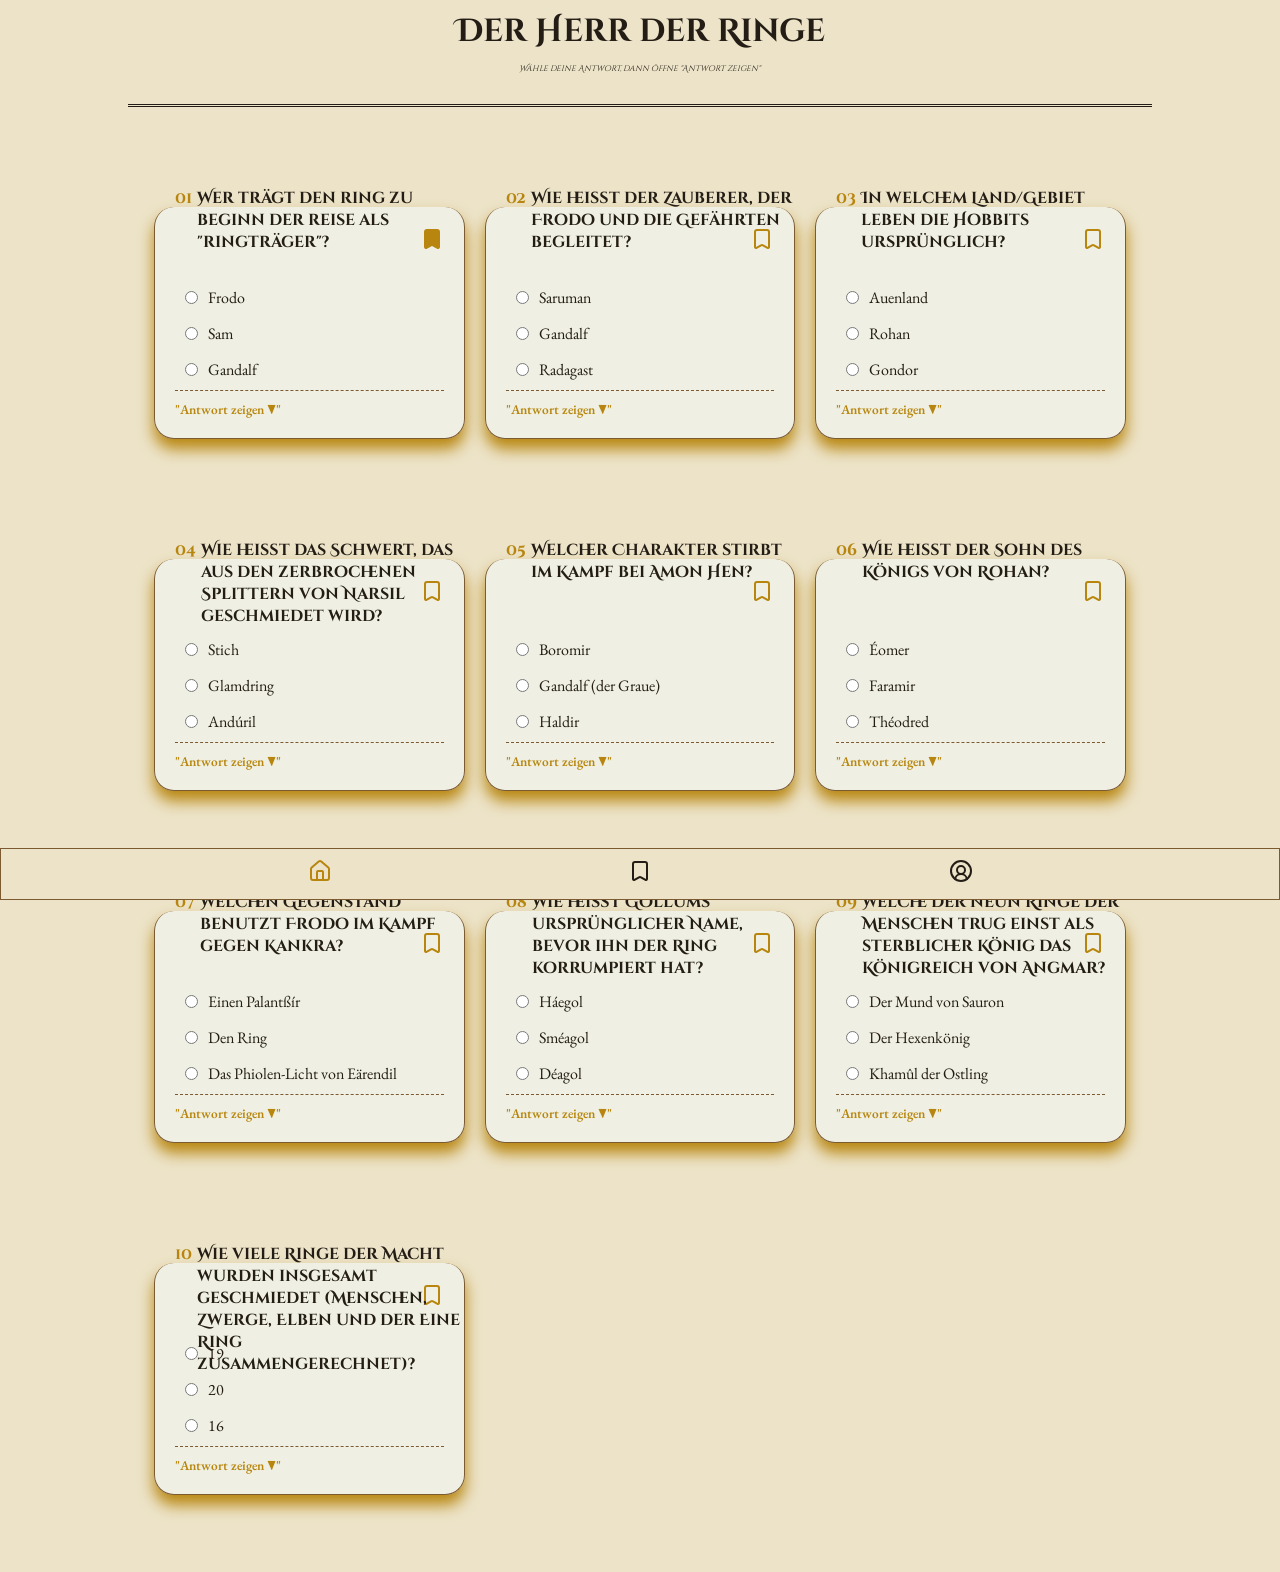
==== index.html @ 73d6126e "added new questions and JS" ====
<!DOCTYPE html>
<html lang="de">
<head>
    <meta charset="UTF-8">
    <meta name="viewport" content="width=device-width, initial-scale=1.0">
    <title>Herr der Ringe | Quiz</title>
    <link rel="stylesheet" href="./global.css">
    <!-- Google Font -->
    <link href="https://fonts.googleapis.com/css2?family=Cinzel+Decorative:wght@700;900&display=swap" rel="stylesheet">
    <link href="https://fonts.googleapis.com/css2?family=EB+Garamond:ital,wght@0,400;0,500;0,700;1,400&display=swap" rel="stylesheet">
</head>
<body>
    <main>
        <header class="header">
            <h1 class="headline">Der Herr der Ringe</h1>
            <p class="subheader">Wähle deine Antwort, dann öffne "Antwort zeigen"</p>
        </header>
    
        <article class="quizCards">
          <section class="singleCard">
                <section class="cardHeadline">
                    <div class="questionHeader">
                        <p class="questionNo">01</p>
                        <p class="question">Wer trägt den ring zu 
                        beginn der reise als "ringträger"?
                    </p>
                    </div>
                </section>
            <a href="bookmark.html" class="bookButton"><svg class="bookmarkIcon1" xmlns="http://www.w3.org/2000/svg" width="24" height="24" viewBox="0 0 24 24" fill="none" stroke="currentColor" stroke-width="2" stroke-linecap="round" stroke-linejoin="round"><path d="M17 3a2 2 0 0 1 2 2v15a1 1 0 0 1-1.496.868l-4.512-2.578a2 2 0 0 0-1.984 0l-4.512 2.578A1 1 0 0 1 5 20V5a2 2 0 0 1 2-2z"/></svg>
            </a>
            <ul class="answers">
            <li class="allChoices"><input name="choice1" class="radioButton" type="radio"><span class="answerChoices">Frodo</span></li>
            <li class="allChoices"><input name="choice1" class="radioButton" type="radio"><span class="answerChoices">Sam</span></li>
            <li class="allChoices"><input  name="choice1" class="radioButton" type="radio"><span class="answerChoices">Gandalf</span></li>
            </ul>

            <button aria-label="antwort zeigen" class="answerButton" id="showAnswer1">"Antwort zeigen ▼"</button>
            <p id="answer-1" class="hidden">
                    Frodo Beutlin übernimmt den Ring von Bilbo und macht sich auf den Weg nach Mordor.
            </p>  
          </section>  

        <!-- New Card Starts here!!!!--> 

          <section class="singleCard">
            <section class="cardHeadline">
                <div class="questionHeader">
                    <p class="questionNo">02</p>
                    <p class="question">Wie heißt der Zauberer, der Frodo und die 
                        Gefährten begleitet?
                    </p>
                </div>
            </section>
            <a href="bookmark.html" class="bookButton"><svg class="bookmarkIcon" xmlns="http://www.w3.org/2000/svg" width="24" height="24" viewBox="0 0 24 24" fill="none" stroke="currentColor" stroke-width="2" stroke-linecap="round" stroke-linejoin="round"><path d="M17 3a2 2 0 0 1 2 2v15a1 1 0 0 1-1.496.868l-4.512-2.578a2 2 0 0 0-1.984 0l-4.512 2.578A1 1 0 0 1 5 20V5a2 2 0 0 1 2-2z"/></svg>
            </a>
            <ul class="answers">
            <li class="allChoices"><input name="choice2" class="radioButton" type="radio">
                <span class="answerChoices">Saruman</span></li>
            <li class="allChoices"><input name="choice2" class="radioButton" type="radio">
                <span class="answerChoices">Gandalf</span></li>
            <li class="allChoices"><input  name="choice2" class="radioButton" type="radio">
                <span class="answerChoices">Radagast</span></li>
            </ul>

            <button aria-label="antwort zeigen" class="answerButton" id="showAnswer2">"Antwort zeigen ▼"</button>
            <p id="answer-2" class="hidden">
                     Gandalf der Graue (später Gandalf der Weiße) begleitet die Gefährten 
                     von Anfang an und opfert 
                     sich in den Minen von Moria, um sie vor dem Balrog zu retten.
            </p>

            
          </section> 

           <!-- New Card Starts here!!!!--> 

          <section class="singleCard">
            <section class="cardHeadline">
                <div class="questionHeader">
                    <p class="questionNo">03</p>
                    <p class="question">In welchem Land/Gebiet leben die
                        Hobbits ursprünglich?
                    
                    </p>
                </div>
            </section>
            <a href="bookmark.html" class="bookButton"><svg class="bookmarkIcon" xmlns="http://www.w3.org/2000/svg" width="24" height="24" viewBox="0 0 24 24" fill="none" stroke="currentColor" stroke-width="2" stroke-linecap="round" stroke-linejoin="round"><path d="M17 3a2 2 0 0 1 2 2v15a1 1 0 0 1-1.496.868l-4.512-2.578a2 2 0 0 0-1.984 0l-4.512 2.578A1 1 0 0 1 5 20V5a2 2 0 0 1 2-2z"/></svg>
            </a>
            <ul class="answers">
            <li class="allChoices"><input name="choice3" class="radioButton" type="radio">
                <span class="answerChoices">Auenland</span></li>
            <li class="allChoices"><input name="choice3" class="radioButton" type="radio"> 
                <span class="answerChoices">Rohan</span></li>
            <li class="allChoices"><input  name="choice3" class="radioButton" type="radio">
                <span class="answerChoices">Gondor</span></li>
            </ul>

            <button aria-label="antwort zeigen" class="answerButton" id="showAnswer3">"Antwort zeigen ▼"</button>
            <p id="answer-3" class="hidden">
                    Das Auenland ist die friedliche Heimat der Hobbits.
            </p>

            
          </section> 

           <!-- New Card Starts here!!!!--> 

          <section class="singleCard">
            <section class="cardHeadline">
                <div class="questionHeader">
                    <p class="questionNo">04</p>
                    <p class="question">Wie heißt das Schwert, das aus den 
                        zerbrochenen Splittern 
                        von Narsil geschmiedet wird?
                    
                    </p>
                </div>
            </section>
            <a href="bookmark.html" class="bookButton"><svg class="bookmarkIcon" xmlns="http://www.w3.org/2000/svg" width="24" height="24" viewBox="0 0 24 24" fill="none" stroke="currentColor" stroke-width="2" stroke-linecap="round" stroke-linejoin="round"><path d="M17 3a2 2 0 0 1 2 2v15a1 1 0 0 1-1.496.868l-4.512-2.578a2 2 0 0 0-1.984 0l-4.512 2.578A1 1 0 0 1 5 20V5a2 2 0 0 1 2-2z"/></svg>
            </a>
            <ul class="answers">
            <li class="allChoices"><input name="choice4" class="radioButton" type="radio">
                <span class="answerChoices">Stich</span></li>
            <li class="allChoices"><input name="choic4e" class="radioButton" type="radio">
                <span class="answerChoices">Glamdring</span></li>
            <li class="allChoices"><input  name="choice4" class="radioButton" type="radio">
                <span class="answerChoices">Andúril</span></li>
            </ul>

            <button aria-label="antwort zeigen" class="answerButton" id="showAnswer4">"Antwort zeigen ▼"</button>
            <p id="answer-4" class="hidden">
                    Andúril ("Flamme des Westens") wird aus den 
                    Bruchstücken von Narsil, dem Schwert Isildurs, neu geschmiedet.
            </p>

            
          </section> 

           <!-- New Card Starts here!!!!--> 

          <section class="singleCard">
            <section class="cardHeadline">
                <div class="questionHeader">
                    <p class="questionNo">05</p>
                    <p class="question">Welcher Charakter stirbt im Kampf
                    bei Amon Hen?

                    
                    </p>
                </div>
            </section>
             <a href="bookmark.html" class="bookButton"><svg class="bookmarkIcon" xmlns="http://www.w3.org/2000/svg" width="24" height="24" viewBox="0 0 24 24" fill="none" stroke="currentColor" stroke-width="2" stroke-linecap="round" stroke-linejoin="round"><path d="M17 3a2 2 0 0 1 2 2v15a1 1 0 0 1-1.496.868l-4.512-2.578a2 2 0 0 0-1.984 0l-4.512 2.578A1 1 0 0 1 5 20V5a2 2 0 0 1 2-2z"/></svg>
            </a>
            <ul class="answers">
            <li class="allChoices"><input name="choice5" class="radioButton" type="radio">
                <span class="answerChoices">Boromir</span></li>
            <li class="allChoices"><input name="choice5" class="radioButton" type="radio">
                <span class="answerChoices">Gandalf (der Graue)</span></li>
            <li class="allChoices"><input  name="choice5" class="radioButton" type="radio">
                <span class="answerChoices">Haldir</span></li>
            </ul>

            <button aria-label="antwort zeigen" class="answerButton" id="showAnswer5">"Antwort zeigen ▼"</button>
            <p id="answer-5" class="hidden">
                    Boromir, ältester Sohn des Truchsess Denethor II. von Gondor, stirbt am Ende von "Die Gefährten" bei Amon Hen 
                    nach seinem Versuch, Frodo den Ring zu entreißen, 
                    verteidigt er reuevoll Merry und Pippin gegen Uruk-hai, bevor er tödlich verwundet wird.
            </p>

           
          </section> 

           <!-- New Card Starts here!!!!--> 

          <section class="singleCard">
            <section class="cardHeadline">
                <div class="questionHeader">
                    <p class="questionNo">06</p>
                    <p class="question">Wie heißt der Sohn des Königs von Rohan?
                   
                    </p>
                </div>
            </section>
            <a href="bookmark.html" class="bookButton"><svg class="bookmarkIcon" xmlns="http://www.w3.org/2000/svg" width="24" height="24" viewBox="0 0 24 24" fill="none" stroke="currentColor" stroke-width="2" stroke-linecap="round" stroke-linejoin="round"><path d="M17 3a2 2 0 0 1 2 2v15a1 1 0 0 1-1.496.868l-4.512-2.578a2 2 0 0 0-1.984 0l-4.512 2.578A1 1 0 0 1 5 20V5a2 2 0 0 1 2-2z"/></svg>
            </a>
            <ul class="answers">
            <li class="allChoices"><input name="choice6" class="radioButton" type="radio">
                <span class="answerChoices">Éomer</span></li>
            <li class="allChoices"><input name="choice6" class="radioButton" type="radio">
                <span class="answerChoices">Faramir</span></li>
            <li class="allChoices"><input  name="choice6" class="radioButton" type="radio">
                <span class="answerChoices">Théodred</span></li>
            </ul>

            <button aria-label="antwort zeigen" class="answerButton" id="showAnswer6">"Antwort zeigen ▼"</button>
            <p id="answer-6" class="hidden">
                        Théodred ist der Sohn König Théodens von 
                        Rohan und dessen designierter Thronfolger; 
                        er wird zu Beginn der Handlung bei einem Angriff 
                        der Uruk-hai bei den Furten des Isen tödlich verwundet 
                        und stirbt kurz darauf.
            </p>

            
          </section> 

           <!-- New Card Starts here!!!!--> 

          <section class="singleCard">
            <section class="cardHeadline">
                <div class="questionHeader">
                    <p class="questionNo">07</p>
                    <p class="question">Welchen Gegenstand benutzt Frodo im Kampf
                        gegen Kankra?
                    
                    </p>
                </div>
            </section>
             <a href="bookmark.html" class="bookButton"><svg class="bookmarkIcon" xmlns="http://www.w3.org/2000/svg" width="24" height="24" viewBox="0 0 24 24" fill="none" stroke="currentColor" stroke-width="2" stroke-linecap="round" stroke-linejoin="round"><path d="M17 3a2 2 0 0 1 2 2v15a1 1 0 0 1-1.496.868l-4.512-2.578a2 2 0 0 0-1.984 0l-4.512 2.578A1 1 0 0 1 5 20V5a2 2 0 0 1 2-2z"/></svg>
            </a>
            <ul class="answers">
            <li class="allChoices"><input name="choice7" class="radioButton" type="radio">
                <span class="answerChoices">Einen Palantßír</span></li>
            <li class="allChoices"><input name="choice7" class="radioButton" type="radio">
                <span class="answerChoices">Den Ring</span></li>
            <li class="allChoices"><input  name="choice7" class="radioButton" type="radio">
                <span class="answerChoices">Das Phiolen-Licht von Eärendil</span></li>
            </ul>

            <button aria-label="antwort zeigen" class="answerButton" id="showAnswer7">"Antwort zeigen ▼"</button>
            <p id="answer-7" class="hidden">
                    Galadriel schenkt Frodo eine Phiole mit dem Licht 
                    des Sterns von Eärendil — es rettet ihn in Kankras Höhle..
            </p>

           
          </section> 

           <!-- New Card Starts here!!!!--> 

          <section class="singleCard">
            <section class="cardHeadline">
                <div class="questionHeader">
                    <p class="questionNo">08</p>
                    <p class="question">Wie heißt Gollums ursprünglicher Name, 
                        bevor ihn der Ring korrumpiert hat?
                    
                    </p>
                </div>
            </section>
             <a href="bookmark.html" class="bookButton"><svg class="bookmarkIcon" xmlns="http://www.w3.org/2000/svg" width="24" height="24" viewBox="0 0 24 24" fill="none" stroke="currentColor" stroke-width="2" stroke-linecap="round" stroke-linejoin="round"><path d="M17 3a2 2 0 0 1 2 2v15a1 1 0 0 1-1.496.868l-4.512-2.578a2 2 0 0 0-1.984 0l-4.512 2.578A1 1 0 0 1 5 20V5a2 2 0 0 1 2-2z"/></svg>
            </a>
            <ul class="answers">
            <li class="allChoices"><input name="choice8" class="radioButton" type="radio">
                <span class="answerChoices">Háegol</span></li>
            <li class="allChoices"><input name="choice8" class="radioButton" type="radio">
                <span class="answerChoices">Sméagol</span></li>
            <li class="allChoices"><input  name="choice8" class="radioButton" type="radio">
                <span class="answerChoices">Déagol</span></li>
            </ul>

            <button aria-label="antwort zeigen" class="answerButton" id="showAnswer8">"Antwort zeigen ▼"</button>
            <p id="answer-8" class="hidden">
                    Sméagol war ein Hobbit-ähnliches Wesen (Stoor), 
                    bevor ihn der Ring über Jahrhunderte zu Gollum verformte. 
                    Déagol war der Freund, den er für den Ring ermordete..
            </p>

           
          </section> 

           <!-- New Card Starts here!!!!--> 

          <section class="singleCard">
            <section class="cardHeadline">
                <div class="questionHeader">
                    <p class="questionNo">09</p>
                    <p class="question">Welche der neun Ringe der Menschen 
                        trug einst als sterblicher König das Königreich von Angmar?
                    
                    </p>
                </div>
            </section>
            <a href="bookmark.html" class="bookButton"><svg class="bookmarkIcon" xmlns="http://www.w3.org/2000/svg" width="24" height="24" viewBox="0 0 24 24" fill="none" stroke="currentColor" stroke-width="2" stroke-linecap="round" stroke-linejoin="round"><path d="M17 3a2 2 0 0 1 2 2v15a1 1 0 0 1-1.496.868l-4.512-2.578a2 2 0 0 0-1.984 0l-4.512 2.578A1 1 0 0 1 5 20V5a2 2 0 0 1 2-2z"/></svg>
            </a>
            <ul class="answers">
            <li class="allChoices"><input name="choice9" class="radioButton" type="radio">
                <span class="answerChoices">Der Mund von Sauron</span></li>
            <li class="allChoices"><input name="choice9" class="radioButton" type="radio">
                <span class="answerChoices">Der Hexenkönig</span></li>
            <li class="allChoices"><input  name="choice9" class="radioButton" type="radio">
                <span class="answerChoices">Khamûl der Ostling</span></li>
            </ul>

            <button aria-label="antwort zeigen" class="answerButton" id="showAnswer9">"Antwort zeigen ▼"</button>
            <p id="answer-9" class="hidden">
                    Der Hexenkönig von Angmar ist der Anführer der Nazgûl und einer von zwei, 
                    dessen früherer Name/Titel überliefert ist — er wird 
                    später von Éowyn und Merry auf den Pelennor-Feldern besiegt.
            </p>

            
          </section> 

           <!-- New Card Starts here!!!!--> 

          <section class="singleCard">
            <section class="cardHeadline">
                <div class="questionHeader">
                    <p class="questionNo">10</p>
                    <p class="question">Wie viele Ringe der Macht wurden insgesamt 
                        geschmiedet (Menschen, Zwerge, Elben und der 
                        Eine Ring zusammengerechnet)?
                    
                    </p>
                </div>
            </section>
             <a href="bookmark.html" class="bookButton"><svg class="bookmarkIcon" xmlns="http://www.w3.org/2000/svg" width="24" height="24" viewBox="0 0 24 24" fill="none" stroke="currentColor" stroke-width="2" stroke-linecap="round" stroke-linejoin="round"><path d="M17 3a2 2 0 0 1 2 2v15a1 1 0 0 1-1.496.868l-4.512-2.578a2 2 0 0 0-1.984 0l-4.512 2.578A1 1 0 0 1 5 20V5a2 2 0 0 1 2-2z"/></svg>
             </a>
            <ul class="answers">
            <li class="allChoices"><input name="choice10" class="radioButton" type="radio">
                <span class="answerChoices">19</span></li>
            <li class="allChoices"><input name="choice10" class="radioButton" type="radio">
                <span class="answerChoices">20</span></li>
            <li class="allChoices"><input  name="choice10" class="radioButton" type="radio">
                <span class="answerChoices">16</span></li>
            </ul>

            <button aria-label="antwort zeigen" class="answerButton" id="showAnswer10">"Antwort zeigen ▼"</button>
            <p id="answer-10" class="hidden">
                    3 Ringe für die Elbenkönige, 7 für die Zwergenherrscher, 
                    9 für die Menschen, plus der Eine Ring von Sauron = 
                    insgesamt 20 Ringe.
            </p>
          </section> 
        </article>    
    </main>
    <footer class="navbar">
        <a href="index.html" class="active"><svg class="navButtons" xmlns="http://www.w3.org/2000/svg" width="24" height="24" viewBox="0 0 24 24" fill="none" stroke="currentColor" stroke-width="2" stroke-linecap="round" stroke-linejoin="round"><path d="M15 21v-8a1 1 0 0 0-1-1h-4a1 1 0 0 0-1 1v8"/><path d="M3 10a2 2 0 0 1 .709-1.528l7-6a2 2 0 0 1 2.582 0l7 6A2 2 0 0 1 21 10v9a2 2 0 0 1-2 2H5a2 2 0 0 1-2-2z"/></svg>
        </a>
        <a href="bookmark.html"><svg class="navButtons" xmlns="http://www.w3.org/2000/svg" width="24" height="24" viewBox="0 0 24 24" fill="none" stroke="currentColor" stroke-width="2" stroke-linecap="round" stroke-linejoin="round"><path d="M17 3a2 2 0 0 1 2 2v15a1 1 0 0 1-1.496.868l-4.512-2.578a2 2 0 0 0-1.984 0l-4.512 2.578A1 1 0 0 1 5 20V5a2 2 0 0 1 2-2z"/></svg>
        </a>
        <a href="profile.html"><svg class="navButtons" xmlns="http://www.w3.org/2000/svg" width="24" height="24" viewBox="0 0 24 24" fill="none" stroke="currentColor" stroke-width="2" stroke-linecap="round" stroke-linejoin="round"><path d="M17.925 20.056a6 6 0 0 0-11.851.001"/><circle cx="12" cy="11" r="4"/><circle cx="12" cy="12" r="10"/></svg>
        </a>
    </footer>
    <script src="./index.js"></script>
</body>
</html>
---- global.css ----
@import "./components/title.css";
@import "./components/questionCards.css";
@import "./components/navbar.css";
@import "./components/profile.css";





*, 
*::before,
*::after {
    box-sizing: border-box;
    margin: 0;
    padding: 0;
}

:root {
    --backgorund-main: #ECE3C8;
    --background-cards: rgba(240, 241, 228, 0.958) ;

    --color-maintext: #241D15; 
    --color-answer-text: 'EB Garamond', serif;
    --border-color: #7C5B33;
    --accent-color: #B8860F;
    --text-StyleHeader: 'Cinzel Decorative', serif;
    --font-size: 1rem;
    --card-margin: 10px;
    

}

body {
    font-family: var(--text-StyleHeader);
    background-color: var(--backgorund-main);
    color: var(--color-maintext);
    min-height: 100vh;
    width: 100%;  
    margin: 0 auto;

    display: flex;              
    flex-direction: column; 
}

main {
    flex: 1;
    width: 80%;
    margin: 0 auto;
}
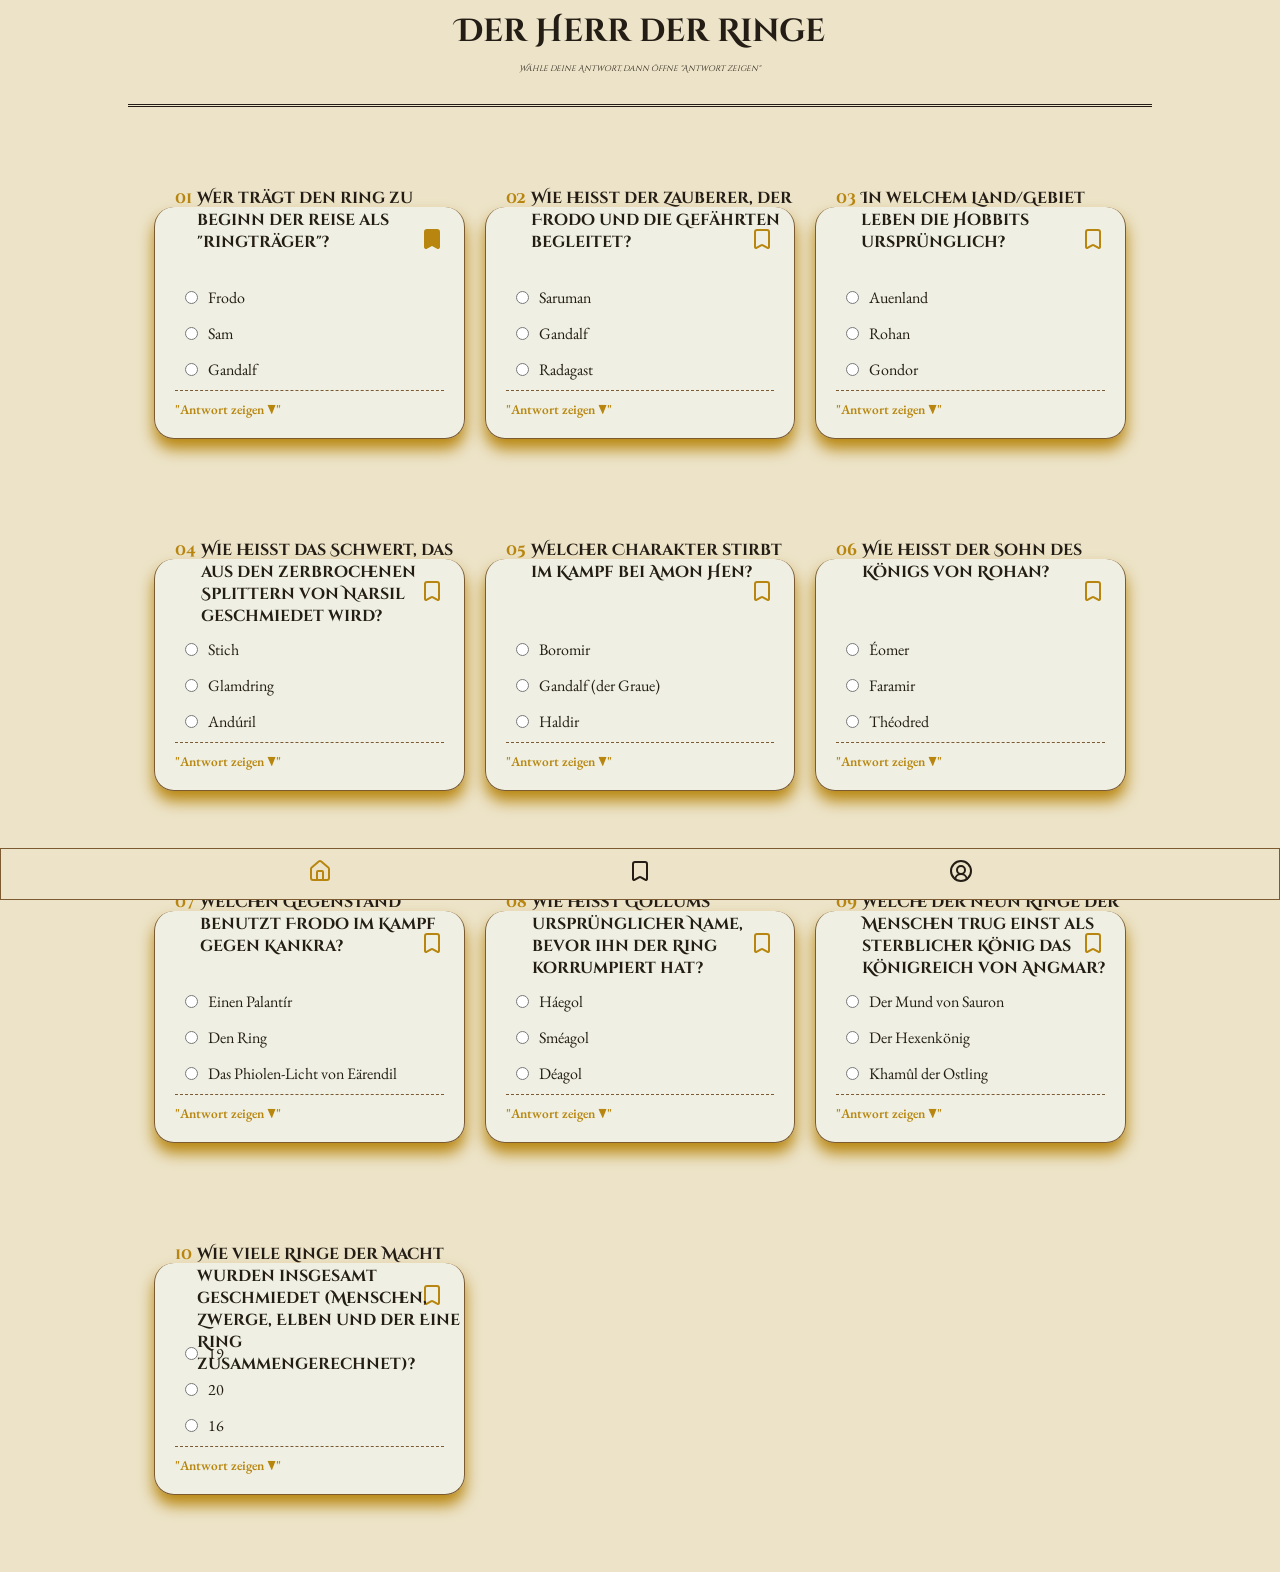
==== commit 7a21a4ad: "fixed writing q7" ====
--- a/index.html
+++ b/index.html
@@ -220,7 +220,7 @@
             </a>
             <ul class="answers">
             <li class="allChoices"><input name="choice7" class="radioButton" type="radio">
-                <span class="answerChoices">Einen Palantßír</span></li>
+                <span class="answerChoices">Einen Palantír</span></li>
             <li class="allChoices"><input name="choice7" class="radioButton" type="radio">
                 <span class="answerChoices">Den Ring</span></li>
             <li class="allChoices"><input  name="choice7" class="radioButton" type="radio">
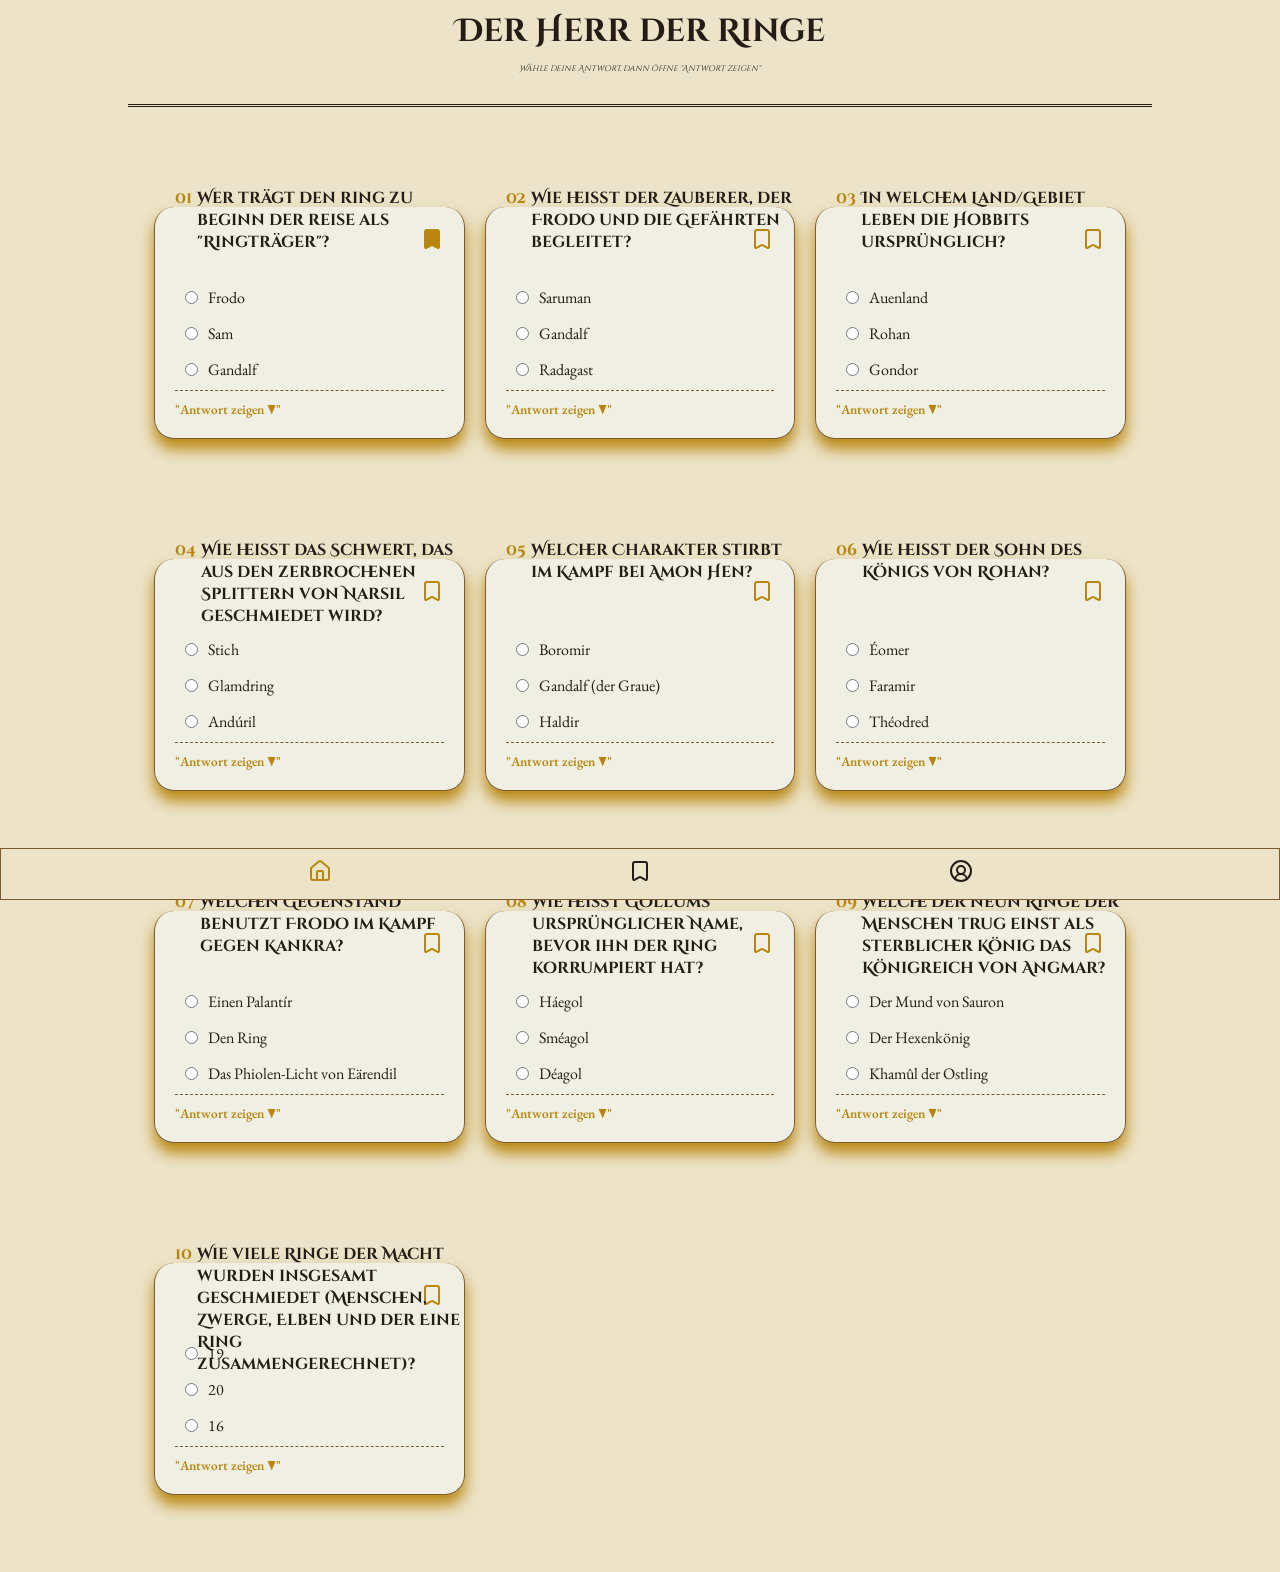
==== commit f18019b8: "fixed writing q1" ====
--- a/index.html
+++ b/index.html
@@ -22,7 +22,7 @@
                     <div class="questionHeader">
                         <p class="questionNo">01</p>
                         <p class="question">Wer trägt den ring zu 
-                        beginn der reise als "ringträger"?
+                        beginn der reise als "Ringträger"?
                     </p>
                     </div>
                 </section>
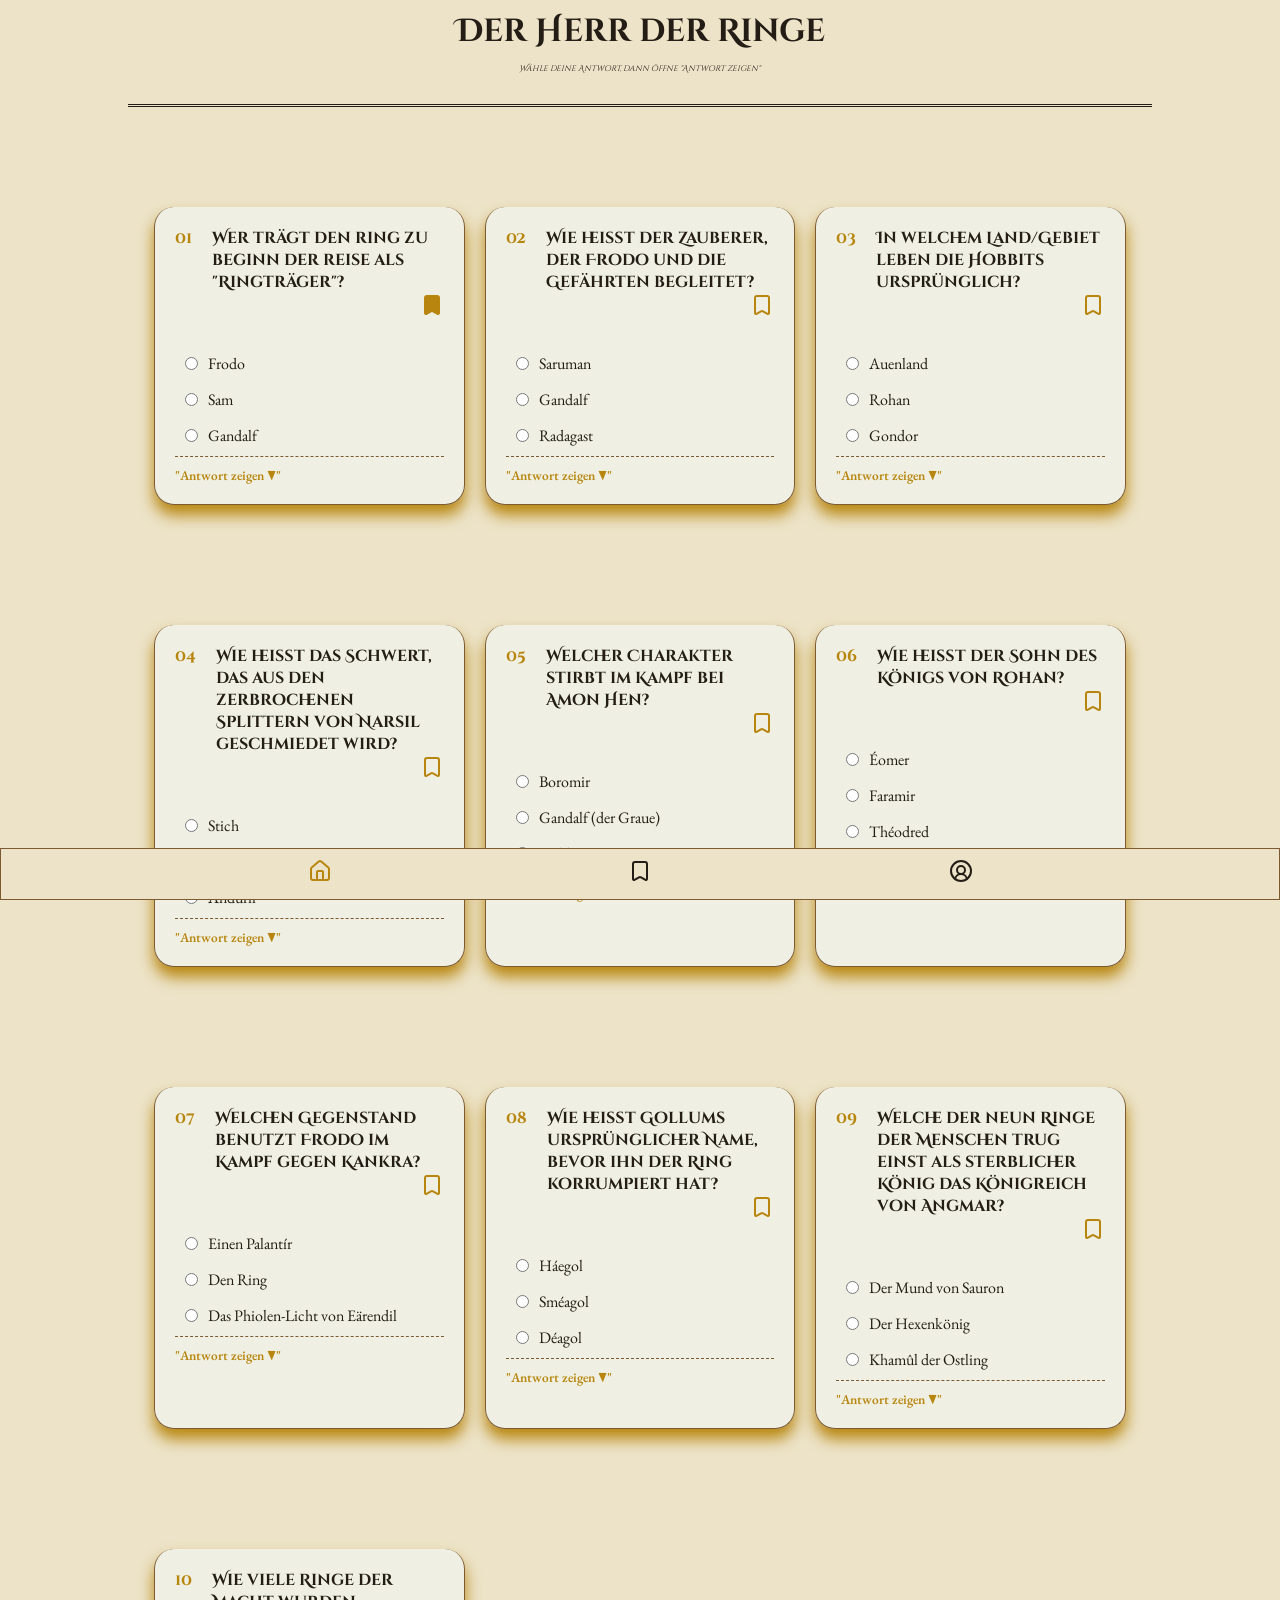
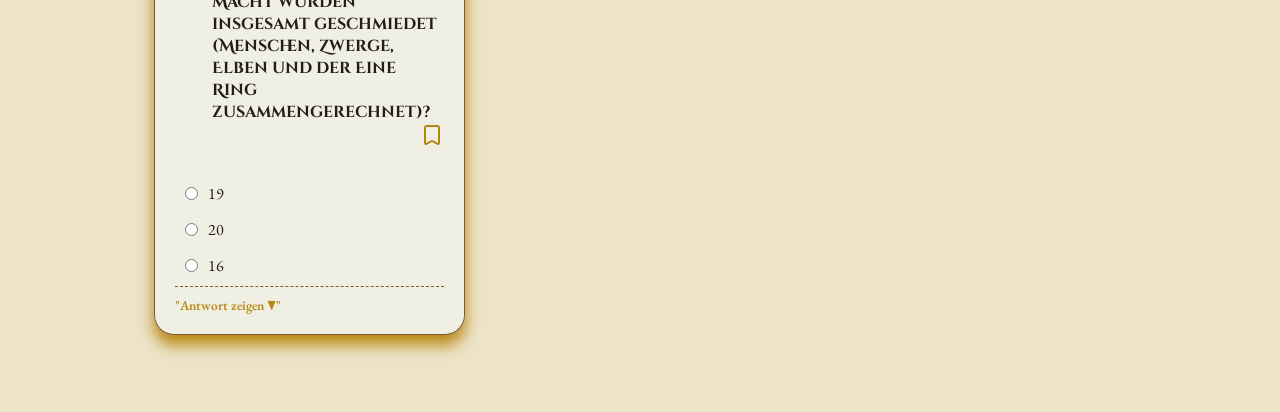
==== commit 7a2e48cc: "changed question position into the card box" ====
--- a/index.html
+++ b/index.html
@@ -1,348 +1,652 @@
-<!DOCTYPE html>
+<!doctype html>
 <html lang="de">
-<head>
-    <meta charset="UTF-8">
-    <meta name="viewport" content="width=device-width, initial-scale=1.0">
+  <head>
+    <meta charset="UTF-8" />
+    <meta name="viewport" content="width=device-width, initial-scale=1.0" />
     <title>Herr der Ringe | Quiz</title>
-    <link rel="stylesheet" href="./global.css">
+    <link rel="stylesheet" href="./global.css" />
     <!-- Google Font -->
-    <link href="https://fonts.googleapis.com/css2?family=Cinzel+Decorative:wght@700;900&display=swap" rel="stylesheet">
-    <link href="https://fonts.googleapis.com/css2?family=EB+Garamond:ital,wght@0,400;0,500;0,700;1,400&display=swap" rel="stylesheet">
-</head>
-<body>
+    <link
+      href="https://fonts.googleapis.com/css2?family=Cinzel+Decorative:wght@700;900&display=swap"
+      rel="stylesheet"
+    />
+    <link
+      href="https://fonts.googleapis.com/css2?family=EB+Garamond:ital,wght@0,400;0,500;0,700;1,400&display=swap"
+      rel="stylesheet"
+    />
+  </head>
+  <body>
     <main>
-        <header class="header">
-            <h1 class="headline">Der Herr der Ringe</h1>
-            <p class="subheader">Wähle deine Antwort, dann öffne "Antwort zeigen"</p>
-        </header>
-    
-        <article class="quizCards">
-          <section class="singleCard">
-                <section class="cardHeadline">
-                    <div class="questionHeader">
-                        <p class="questionNo">01</p>
-                        <p class="question">Wer trägt den ring zu 
-                        beginn der reise als "Ringträger"?
-                    </p>
-                    </div>
-                </section>
-            <a href="bookmark.html" class="bookButton"><svg class="bookmarkIcon1" xmlns="http://www.w3.org/2000/svg" width="24" height="24" viewBox="0 0 24 24" fill="none" stroke="currentColor" stroke-width="2" stroke-linecap="round" stroke-linejoin="round"><path d="M17 3a2 2 0 0 1 2 2v15a1 1 0 0 1-1.496.868l-4.512-2.578a2 2 0 0 0-1.984 0l-4.512 2.578A1 1 0 0 1 5 20V5a2 2 0 0 1 2-2z"/></svg>
-            </a>
-            <ul class="answers">
-            <li class="allChoices"><input name="choice1" class="radioButton" type="radio"><span class="answerChoices">Frodo</span></li>
-            <li class="allChoices"><input name="choice1" class="radioButton" type="radio"><span class="answerChoices">Sam</span></li>
-            <li class="allChoices"><input  name="choice1" class="radioButton" type="radio"><span class="answerChoices">Gandalf</span></li>
-            </ul>
-
-            <button aria-label="antwort zeigen" class="answerButton" id="showAnswer1">"Antwort zeigen ▼"</button>
-            <p id="answer-1" class="hidden">
-                    Frodo Beutlin übernimmt den Ring von Bilbo und macht sich auf den Weg nach Mordor.
-            </p>  
-          </section>  
-
-        <!-- New Card Starts here!!!!--> 
-
-          <section class="singleCard">
-            <section class="cardHeadline">
-                <div class="questionHeader">
-                    <p class="questionNo">02</p>
-                    <p class="question">Wie heißt der Zauberer, der Frodo und die 
-                        Gefährten begleitet?
-                    </p>
-                </div>
-            </section>
-            <a href="bookmark.html" class="bookButton"><svg class="bookmarkIcon" xmlns="http://www.w3.org/2000/svg" width="24" height="24" viewBox="0 0 24 24" fill="none" stroke="currentColor" stroke-width="2" stroke-linecap="round" stroke-linejoin="round"><path d="M17 3a2 2 0 0 1 2 2v15a1 1 0 0 1-1.496.868l-4.512-2.578a2 2 0 0 0-1.984 0l-4.512 2.578A1 1 0 0 1 5 20V5a2 2 0 0 1 2-2z"/></svg>
-            </a>
-            <ul class="answers">
-            <li class="allChoices"><input name="choice2" class="radioButton" type="radio">
-                <span class="answerChoices">Saruman</span></li>
-            <li class="allChoices"><input name="choice2" class="radioButton" type="radio">
-                <span class="answerChoices">Gandalf</span></li>
-            <li class="allChoices"><input  name="choice2" class="radioButton" type="radio">
-                <span class="answerChoices">Radagast</span></li>
-            </ul>
-
-            <button aria-label="antwort zeigen" class="answerButton" id="showAnswer2">"Antwort zeigen ▼"</button>
-            <p id="answer-2" class="hidden">
-                     Gandalf der Graue (später Gandalf der Weiße) begleitet die Gefährten 
-                     von Anfang an und opfert 
-                     sich in den Minen von Moria, um sie vor dem Balrog zu retten.
-            </p>
-
+      <header class="header">
+        <h1 class="headline">Der Herr der Ringe</h1>
+        <p class="subheader">
+          Wähle deine Antwort, dann öffne "Antwort zeigen"
+        </p>
+      </header>
+
+      <article class="quiz-cards">
+        <section class="single-card">
+          <section class="card-headline">
+              <p class="question-no">01</p>
+              <p class="question">
+                Wer trägt den ring zu beginn der reise als "Ringträger"?
+              </p>
+          </section>
+          <a href="bookmark.html" class="book-button"
+            ><svg
+              class="bookmark-icon-1"
+              xmlns="http://www.w3.org/2000/svg"
+              width="24"
+              height="24"
+              viewBox="0 0 24 24"
+              fill="none"
+              stroke="currentColor"
+              stroke-width="2"
+              stroke-linecap="round"
+              stroke-linejoin="round"
+            >
+              <path
+                d="M17 3a2 2 0 0 1 2 2v15a1 1 0 0 1-1.496.868l-4.512-2.578a2 2 0 0 0-1.984 0l-4.512 2.578A1 1 0 0 1 5 20V5a2 2 0 0 1 2-2z"
+              />
+            </svg>
+          </a>
+          <ul class="answers">
+            <li class="all-choices">
+              <input name="choice1" class="radio-button" type="radio" /><span
+                class="answer-choices"
+                >Frodo</span
+              >
+            </li>
+            <li class="all-choices">
+              <input name="choice1" class="radio-button" type="radio" /><span
+                class="answer-choices"
+                >Sam</span
+              >
+            </li>
+            <li class="all-choices">
+              <input name="choice1" class="radio-button" type="radio" /><span
+                class="answer-choices"
+                >Gandalf</span
+              >
+            </li>
+          </ul>
+
+          <button
+            aria-label="antwort zeigen"
+            class="answer-button"
+            id="showAnswer1"
+          >
+            "Antwort zeigen ▼"
+          </button>
+          <p id="answer-1" class="hidden">
+            Frodo Beutlin übernimmt den Ring von Bilbo und macht sich auf den
+            Weg nach Mordor.
+          </p>
+        </section>
+
+        <!-- New Card Starts here!!!!-->
+
+        <section class="single-card">
+          <section class="card-headline">
             
-          </section> 
-
-           <!-- New Card Starts here!!!!--> 
-
-          <section class="singleCard">
-            <section class="cardHeadline">
-                <div class="questionHeader">
-                    <p class="questionNo">03</p>
-                    <p class="question">In welchem Land/Gebiet leben die
-                        Hobbits ursprünglich?
-                    
-                    </p>
-                </div>
-            </section>
-            <a href="bookmark.html" class="bookButton"><svg class="bookmarkIcon" xmlns="http://www.w3.org/2000/svg" width="24" height="24" viewBox="0 0 24 24" fill="none" stroke="currentColor" stroke-width="2" stroke-linecap="round" stroke-linejoin="round"><path d="M17 3a2 2 0 0 1 2 2v15a1 1 0 0 1-1.496.868l-4.512-2.578a2 2 0 0 0-1.984 0l-4.512 2.578A1 1 0 0 1 5 20V5a2 2 0 0 1 2-2z"/></svg>
-            </a>
-            <ul class="answers">
-            <li class="allChoices"><input name="choice3" class="radioButton" type="radio">
-                <span class="answerChoices">Auenland</span></li>
-            <li class="allChoices"><input name="choice3" class="radioButton" type="radio"> 
-                <span class="answerChoices">Rohan</span></li>
-            <li class="allChoices"><input  name="choice3" class="radioButton" type="radio">
-                <span class="answerChoices">Gondor</span></li>
-            </ul>
-
-            <button aria-label="antwort zeigen" class="answerButton" id="showAnswer3">"Antwort zeigen ▼"</button>
-            <p id="answer-3" class="hidden">
-                    Das Auenland ist die friedliche Heimat der Hobbits.
-            </p>
-
+              <p class="question-no">02</p>
+              <p class="question">
+                Wie heißt der Zauberer, der Frodo und die Gefährten begleitet?
+              </p>
             
-          </section> 
-
-           <!-- New Card Starts here!!!!--> 
-
-          <section class="singleCard">
-            <section class="cardHeadline">
-                <div class="questionHeader">
-                    <p class="questionNo">04</p>
-                    <p class="question">Wie heißt das Schwert, das aus den 
-                        zerbrochenen Splittern 
-                        von Narsil geschmiedet wird?
-                    
-                    </p>
-                </div>
-            </section>
-            <a href="bookmark.html" class="bookButton"><svg class="bookmarkIcon" xmlns="http://www.w3.org/2000/svg" width="24" height="24" viewBox="0 0 24 24" fill="none" stroke="currentColor" stroke-width="2" stroke-linecap="round" stroke-linejoin="round"><path d="M17 3a2 2 0 0 1 2 2v15a1 1 0 0 1-1.496.868l-4.512-2.578a2 2 0 0 0-1.984 0l-4.512 2.578A1 1 0 0 1 5 20V5a2 2 0 0 1 2-2z"/></svg>
-            </a>
-            <ul class="answers">
-            <li class="allChoices"><input name="choice4" class="radioButton" type="radio">
-                <span class="answerChoices">Stich</span></li>
-            <li class="allChoices"><input name="choic4e" class="radioButton" type="radio">
-                <span class="answerChoices">Glamdring</span></li>
-            <li class="allChoices"><input  name="choice4" class="radioButton" type="radio">
-                <span class="answerChoices">Andúril</span></li>
-            </ul>
-
-            <button aria-label="antwort zeigen" class="answerButton" id="showAnswer4">"Antwort zeigen ▼"</button>
-            <p id="answer-4" class="hidden">
-                    Andúril ("Flamme des Westens") wird aus den 
-                    Bruchstücken von Narsil, dem Schwert Isildurs, neu geschmiedet.
-            </p>
-
-            
-          </section> 
-
-           <!-- New Card Starts here!!!!--> 
-
-          <section class="singleCard">
-            <section class="cardHeadline">
-                <div class="questionHeader">
-                    <p class="questionNo">05</p>
-                    <p class="question">Welcher Charakter stirbt im Kampf
-                    bei Amon Hen?
-
-                    
-                    </p>
-                </div>
-            </section>
-             <a href="bookmark.html" class="bookButton"><svg class="bookmarkIcon" xmlns="http://www.w3.org/2000/svg" width="24" height="24" viewBox="0 0 24 24" fill="none" stroke="currentColor" stroke-width="2" stroke-linecap="round" stroke-linejoin="round"><path d="M17 3a2 2 0 0 1 2 2v15a1 1 0 0 1-1.496.868l-4.512-2.578a2 2 0 0 0-1.984 0l-4.512 2.578A1 1 0 0 1 5 20V5a2 2 0 0 1 2-2z"/></svg>
-            </a>
-            <ul class="answers">
-            <li class="allChoices"><input name="choice5" class="radioButton" type="radio">
-                <span class="answerChoices">Boromir</span></li>
-            <li class="allChoices"><input name="choice5" class="radioButton" type="radio">
-                <span class="answerChoices">Gandalf (der Graue)</span></li>
-            <li class="allChoices"><input  name="choice5" class="radioButton" type="radio">
-                <span class="answerChoices">Haldir</span></li>
-            </ul>
-
-            <button aria-label="antwort zeigen" class="answerButton" id="showAnswer5">"Antwort zeigen ▼"</button>
-            <p id="answer-5" class="hidden">
-                    Boromir, ältester Sohn des Truchsess Denethor II. von Gondor, stirbt am Ende von "Die Gefährten" bei Amon Hen 
-                    nach seinem Versuch, Frodo den Ring zu entreißen, 
-                    verteidigt er reuevoll Merry und Pippin gegen Uruk-hai, bevor er tödlich verwundet wird.
-            </p>
-
-           
-          </section> 
-
-           <!-- New Card Starts here!!!!--> 
-
-          <section class="singleCard">
-            <section class="cardHeadline">
-                <div class="questionHeader">
-                    <p class="questionNo">06</p>
-                    <p class="question">Wie heißt der Sohn des Königs von Rohan?
-                   
-                    </p>
-                </div>
-            </section>
-            <a href="bookmark.html" class="bookButton"><svg class="bookmarkIcon" xmlns="http://www.w3.org/2000/svg" width="24" height="24" viewBox="0 0 24 24" fill="none" stroke="currentColor" stroke-width="2" stroke-linecap="round" stroke-linejoin="round"><path d="M17 3a2 2 0 0 1 2 2v15a1 1 0 0 1-1.496.868l-4.512-2.578a2 2 0 0 0-1.984 0l-4.512 2.578A1 1 0 0 1 5 20V5a2 2 0 0 1 2-2z"/></svg>
-            </a>
-            <ul class="answers">
-            <li class="allChoices"><input name="choice6" class="radioButton" type="radio">
-                <span class="answerChoices">Éomer</span></li>
-            <li class="allChoices"><input name="choice6" class="radioButton" type="radio">
-                <span class="answerChoices">Faramir</span></li>
-            <li class="allChoices"><input  name="choice6" class="radioButton" type="radio">
-                <span class="answerChoices">Théodred</span></li>
-            </ul>
-
-            <button aria-label="antwort zeigen" class="answerButton" id="showAnswer6">"Antwort zeigen ▼"</button>
-            <p id="answer-6" class="hidden">
-                        Théodred ist der Sohn König Théodens von 
-                        Rohan und dessen designierter Thronfolger; 
-                        er wird zu Beginn der Handlung bei einem Angriff 
-                        der Uruk-hai bei den Furten des Isen tödlich verwundet 
-                        und stirbt kurz darauf.
-            </p>
-
-            
-          </section> 
-
-           <!-- New Card Starts here!!!!--> 
-
-          <section class="singleCard">
-            <section class="cardHeadline">
-                <div class="questionHeader">
-                    <p class="questionNo">07</p>
-                    <p class="question">Welchen Gegenstand benutzt Frodo im Kampf
-                        gegen Kankra?
-                    
-                    </p>
-                </div>
-            </section>
-             <a href="bookmark.html" class="bookButton"><svg class="bookmarkIcon" xmlns="http://www.w3.org/2000/svg" width="24" height="24" viewBox="0 0 24 24" fill="none" stroke="currentColor" stroke-width="2" stroke-linecap="round" stroke-linejoin="round"><path d="M17 3a2 2 0 0 1 2 2v15a1 1 0 0 1-1.496.868l-4.512-2.578a2 2 0 0 0-1.984 0l-4.512 2.578A1 1 0 0 1 5 20V5a2 2 0 0 1 2-2z"/></svg>
-            </a>
-            <ul class="answers">
-            <li class="allChoices"><input name="choice7" class="radioButton" type="radio">
-                <span class="answerChoices">Einen Palantír</span></li>
-            <li class="allChoices"><input name="choice7" class="radioButton" type="radio">
-                <span class="answerChoices">Den Ring</span></li>
-            <li class="allChoices"><input  name="choice7" class="radioButton" type="radio">
-                <span class="answerChoices">Das Phiolen-Licht von Eärendil</span></li>
-            </ul>
-
-            <button aria-label="antwort zeigen" class="answerButton" id="showAnswer7">"Antwort zeigen ▼"</button>
-            <p id="answer-7" class="hidden">
-                    Galadriel schenkt Frodo eine Phiole mit dem Licht 
-                    des Sterns von Eärendil — es rettet ihn in Kankras Höhle..
-            </p>
-
-           
-          </section> 
-
-           <!-- New Card Starts here!!!!--> 
-
-          <section class="singleCard">
-            <section class="cardHeadline">
-                <div class="questionHeader">
-                    <p class="questionNo">08</p>
-                    <p class="question">Wie heißt Gollums ursprünglicher Name, 
-                        bevor ihn der Ring korrumpiert hat?
-                    
-                    </p>
-                </div>
-            </section>
-             <a href="bookmark.html" class="bookButton"><svg class="bookmarkIcon" xmlns="http://www.w3.org/2000/svg" width="24" height="24" viewBox="0 0 24 24" fill="none" stroke="currentColor" stroke-width="2" stroke-linecap="round" stroke-linejoin="round"><path d="M17 3a2 2 0 0 1 2 2v15a1 1 0 0 1-1.496.868l-4.512-2.578a2 2 0 0 0-1.984 0l-4.512 2.578A1 1 0 0 1 5 20V5a2 2 0 0 1 2-2z"/></svg>
-            </a>
-            <ul class="answers">
-            <li class="allChoices"><input name="choice8" class="radioButton" type="radio">
-                <span class="answerChoices">Háegol</span></li>
-            <li class="allChoices"><input name="choice8" class="radioButton" type="radio">
-                <span class="answerChoices">Sméagol</span></li>
-            <li class="allChoices"><input  name="choice8" class="radioButton" type="radio">
-                <span class="answerChoices">Déagol</span></li>
-            </ul>
-
-            <button aria-label="antwort zeigen" class="answerButton" id="showAnswer8">"Antwort zeigen ▼"</button>
-            <p id="answer-8" class="hidden">
-                    Sméagol war ein Hobbit-ähnliches Wesen (Stoor), 
-                    bevor ihn der Ring über Jahrhunderte zu Gollum verformte. 
-                    Déagol war der Freund, den er für den Ring ermordete..
-            </p>
-
-           
-          </section> 
-
-           <!-- New Card Starts here!!!!--> 
-
-          <section class="singleCard">
-            <section class="cardHeadline">
-                <div class="questionHeader">
-                    <p class="questionNo">09</p>
-                    <p class="question">Welche der neun Ringe der Menschen 
-                        trug einst als sterblicher König das Königreich von Angmar?
-                    
-                    </p>
-                </div>
-            </section>
-            <a href="bookmark.html" class="bookButton"><svg class="bookmarkIcon" xmlns="http://www.w3.org/2000/svg" width="24" height="24" viewBox="0 0 24 24" fill="none" stroke="currentColor" stroke-width="2" stroke-linecap="round" stroke-linejoin="round"><path d="M17 3a2 2 0 0 1 2 2v15a1 1 0 0 1-1.496.868l-4.512-2.578a2 2 0 0 0-1.984 0l-4.512 2.578A1 1 0 0 1 5 20V5a2 2 0 0 1 2-2z"/></svg>
-            </a>
-            <ul class="answers">
-            <li class="allChoices"><input name="choice9" class="radioButton" type="radio">
-                <span class="answerChoices">Der Mund von Sauron</span></li>
-            <li class="allChoices"><input name="choice9" class="radioButton" type="radio">
-                <span class="answerChoices">Der Hexenkönig</span></li>
-            <li class="allChoices"><input  name="choice9" class="radioButton" type="radio">
-                <span class="answerChoices">Khamûl der Ostling</span></li>
-            </ul>
-
-            <button aria-label="antwort zeigen" class="answerButton" id="showAnswer9">"Antwort zeigen ▼"</button>
-            <p id="answer-9" class="hidden">
-                    Der Hexenkönig von Angmar ist der Anführer der Nazgûl und einer von zwei, 
-                    dessen früherer Name/Titel überliefert ist — er wird 
-                    später von Éowyn und Merry auf den Pelennor-Feldern besiegt.
-            </p>
-
-            
-          </section> 
-
-           <!-- New Card Starts here!!!!--> 
-
-          <section class="singleCard">
-            <section class="cardHeadline">
-                <div class="questionHeader">
-                    <p class="questionNo">10</p>
-                    <p class="question">Wie viele Ringe der Macht wurden insgesamt 
-                        geschmiedet (Menschen, Zwerge, Elben und der 
-                        Eine Ring zusammengerechnet)?
-                    
-                    </p>
-                </div>
-            </section>
-             <a href="bookmark.html" class="bookButton"><svg class="bookmarkIcon" xmlns="http://www.w3.org/2000/svg" width="24" height="24" viewBox="0 0 24 24" fill="none" stroke="currentColor" stroke-width="2" stroke-linecap="round" stroke-linejoin="round"><path d="M17 3a2 2 0 0 1 2 2v15a1 1 0 0 1-1.496.868l-4.512-2.578a2 2 0 0 0-1.984 0l-4.512 2.578A1 1 0 0 1 5 20V5a2 2 0 0 1 2-2z"/></svg>
-             </a>
-            <ul class="answers">
-            <li class="allChoices"><input name="choice10" class="radioButton" type="radio">
-                <span class="answerChoices">19</span></li>
-            <li class="allChoices"><input name="choice10" class="radioButton" type="radio">
-                <span class="answerChoices">20</span></li>
-            <li class="allChoices"><input  name="choice10" class="radioButton" type="radio">
-                <span class="answerChoices">16</span></li>
-            </ul>
-
-            <button aria-label="antwort zeigen" class="answerButton" id="showAnswer10">"Antwort zeigen ▼"</button>
-            <p id="answer-10" class="hidden">
-                    3 Ringe für die Elbenkönige, 7 für die Zwergenherrscher, 
-                    9 für die Menschen, plus der Eine Ring von Sauron = 
-                    insgesamt 20 Ringe.
-            </p>
-          </section> 
-        </article>    
+          </section>
+          <a href="bookmark.html" class="book-button"
+            ><svg
+              class="bookmark-icon"
+              xmlns="http://www.w3.org/2000/svg"
+              width="24"
+              height="24"
+              viewBox="0 0 24 24"
+              fill="none"
+              stroke="currentColor"
+              stroke-width="2"
+              stroke-linecap="round"
+              stroke-linejoin="round"
+            >
+              <path
+                d="M17 3a2 2 0 0 1 2 2v15a1 1 0 0 1-1.496.868l-4.512-2.578a2 2 0 0 0-1.984 0l-4.512 2.578A1 1 0 0 1 5 20V5a2 2 0 0 1 2-2z"
+              />
+            </svg>
+          </a>
+          <ul class="answers">
+            <li class="all-choices">
+              <input name="choice2" class="radio-button" type="radio" />
+              <span class="answer-choices">Saruman</span>
+            </li>
+            <li class="all-choices">
+              <input name="choice2" class="radio-button" type="radio" />
+              <span class="answer-choices">Gandalf</span>
+            </li>
+            <li class="all-choices">
+              <input name="choice2" class="radio-button" type="radio" />
+              <span class="answer-choices">Radagast</span>
+            </li>
+          </ul>
+
+          <button
+            aria-label="antwort zeigen"
+            class="answer-button"
+            id="showAnswer2"
+          >
+            "Antwort zeigen ▼"
+          </button>
+          <p id="answer-2" class="hidden">
+            Gandalf der Graue (später Gandalf der Weiße) begleitet die Gefährten
+            von Anfang an und opfert sich in den Minen von Moria, um sie vor dem
+            Balrog zu retten.
+          </p>
+        </section>
+
+        <!-- New Card Starts here!!!!-->
+
+        <section class="single-card">
+          <section class="card-headline">
+              <p class="question-no">03</p>
+              <p class="question">
+                In welchem Land/Gebiet leben die Hobbits ursprünglich?
+              </p> 
+          </section>
+          <a href="bookmark.html" class="book-button"
+            ><svg
+              class="bookmark-icon"
+              xmlns="http://www.w3.org/2000/svg"
+              width="24"
+              height="24"
+              viewBox="0 0 24 24"
+              fill="none"
+              stroke="currentColor"
+              stroke-width="2"
+              stroke-linecap="round"
+              stroke-linejoin="round"
+            >
+              <path
+                d="M17 3a2 2 0 0 1 2 2v15a1 1 0 0 1-1.496.868l-4.512-2.578a2 2 0 0 0-1.984 0l-4.512 2.578A1 1 0 0 1 5 20V5a2 2 0 0 1 2-2z"
+              />
+            </svg>
+          </a>
+          <ul class="answers">
+            <li class="all-choices">
+              <input name="choice3" class="radio-button" type="radio" />
+              <span class="answer-choices">Auenland</span>
+            </li>
+            <li class="all-choices">
+              <input name="choice3" class="radio-button" type="radio" />
+              <span class="answer-choices">Rohan</span>
+            </li>
+            <li class="all-choices">
+              <input name="choice3" class="radio-button" type="radio" />
+              <span class="answer-choices">Gondor</span>
+            </li>
+          </ul>
+
+          <button
+            aria-label="antwort zeigen"
+            class="answer-button"
+            id="showAnswer3"
+          >
+            "Antwort zeigen ▼"
+          </button>
+          <p id="answer-3" class="hidden">
+            Das Auenland ist die friedliche Heimat der Hobbits.
+          </p>
+        </section>
+
+        <!-- New Card Starts here!!!!-->
+
+        <section class="single-card">
+          <section class="card-headline"> 
+              <p class="question-no">04</p>
+              <p class="question">
+                Wie heißt das Schwert, das aus den zerbrochenen Splittern von
+                Narsil geschmiedet wird?
+              </p>
+          </section>
+          <a href="bookmark.html" class="book-button"
+            ><svg
+              class="bookmark-icon"
+              xmlns="http://www.w3.org/2000/svg"
+              width="24"
+              height="24"
+              viewBox="0 0 24 24"
+              fill="none"
+              stroke="currentColor"
+              stroke-width="2"
+              stroke-linecap="round"
+              stroke-linejoin="round"
+            >
+              <path
+                d="M17 3a2 2 0 0 1 2 2v15a1 1 0 0 1-1.496.868l-4.512-2.578a2 2 0 0 0-1.984 0l-4.512 2.578A1 1 0 0 1 5 20V5a2 2 0 0 1 2-2z"
+              />
+            </svg>
+          </a>
+          <ul class="answers">
+            <li class="all-choices">
+              <input name="choice4" class="radio-button" type="radio" />
+              <span class="answer-choices">Stich</span>
+            </li>
+            <li class="all-choices">
+              <input name="choic4e" class="radio-button" type="radio" />
+              <span class="answer-choices">Glamdring</span>
+            </li>
+            <li class="all-choices">
+              <input name="choice4" class="radio-button" type="radio" />
+              <span class="answer-choices">Andúril</span>
+            </li>
+          </ul>
+
+          <button
+            aria-label="antwort zeigen"
+            class="answer-button"
+            id="showAnswer4"
+          >
+            "Antwort zeigen ▼"
+          </button>
+          <p id="answer-4" class="hidden">
+            Andúril ("Flamme des Westens") wird aus den Bruchstücken von Narsil,
+            dem Schwert Isildurs, neu geschmiedet.
+          </p>
+        </section>
+
+        <!-- New Card Starts here!!!!-->
+
+        <section class="single-card">
+          <section class="card-headline">
+              <p class="question-no">05</p>
+              <p class="question">
+                Welcher Charakter stirbt im Kampf bei Amon Hen?
+              </p>
+          </section>
+          <a href="bookmark.html" class="book-button"
+            ><svg
+              class="bookmark-icon"
+              xmlns="http://www.w3.org/2000/svg"
+              width="24"
+              height="24"
+              viewBox="0 0 24 24"
+              fill="none"
+              stroke="currentColor"
+              stroke-width="2"
+              stroke-linecap="round"
+              stroke-linejoin="round"
+            >
+              <path
+                d="M17 3a2 2 0 0 1 2 2v15a1 1 0 0 1-1.496.868l-4.512-2.578a2 2 0 0 0-1.984 0l-4.512 2.578A1 1 0 0 1 5 20V5a2 2 0 0 1 2-2z"
+              />
+            </svg>
+          </a>
+          <ul class="answers">
+            <li class="all-choices">
+              <input name="choice5" class="radio-button" type="radio" />
+              <span class="answer-choices">Boromir</span>
+            </li>
+            <li class="all-choices">
+              <input name="choice5" class="radio-button" type="radio" />
+              <span class="answer-choices">Gandalf (der Graue)</span>
+            </li>
+            <li class="all-choices">
+              <input name="choice5" class="radio-button" type="radio" />
+              <span class="answer-choices">Haldir</span>
+            </li>
+          </ul>
+
+          <button
+            aria-label="antwort zeigen"
+            class="answer-button"
+            id="showAnswer5"
+          >
+            "Antwort zeigen ▼"
+          </button>
+          <p id="answer-5" class="hidden">
+            Boromir, ältester Sohn des Truchsess Denethor II. von Gondor, stirbt
+            am Ende von "Die Gefährten" bei Amon Hen nach seinem Versuch, Frodo
+            den Ring zu entreißen, verteidigt er reuevoll Merry und Pippin gegen
+            Uruk-hai, bevor er tödlich verwundet wird.
+          </p>
+        </section>
+
+        <!-- New Card Starts here!!!!-->
+
+        <section class="single-card">
+          <section class="card-headline">
+              <p class="question-no">06</p>
+              <p class="question">Wie heißt der Sohn des Königs von Rohan?</p>
+          </section>
+          <a href="bookmark.html" class="book-button"
+            ><svg
+              class="bookmark-icon"
+              xmlns="http://www.w3.org/2000/svg"
+              width="24"
+              height="24"
+              viewBox="0 0 24 24"
+              fill="none"
+              stroke="currentColor"
+              stroke-width="2"
+              stroke-linecap="round"
+              stroke-linejoin="round"
+            >
+              <path
+                d="M17 3a2 2 0 0 1 2 2v15a1 1 0 0 1-1.496.868l-4.512-2.578a2 2 0 0 0-1.984 0l-4.512 2.578A1 1 0 0 1 5 20V5a2 2 0 0 1 2-2z"
+              />
+            </svg>
+          </a>
+          <ul class="answers">
+            <li class="all-choices">
+              <input name="choice6" class="radio-button" type="radio" />
+              <span class="answer-choices">Éomer</span>
+            </li>
+            <li class="all-choices">
+              <input name="choice6" class="radio-button" type="radio" />
+              <span class="answer-choices">Faramir</span>
+            </li>
+            <li class="all-choices">
+              <input name="choice6" class="radio-button" type="radio" />
+              <span class="answer-choices">Théodred</span>
+            </li>
+          </ul>
+
+          <button
+            aria-label="antwort zeigen"
+            class="answer-button"
+            id="showAnswer6"
+          >
+            "Antwort zeigen ▼"
+          </button>
+          <p id="answer-6" class="hidden">
+            Théodred ist der Sohn König Théodens von Rohan und dessen
+            designierter Thronfolger; er wird zu Beginn der Handlung bei einem
+            Angriff der Uruk-hai bei den Furten des Isen tödlich verwundet und
+            stirbt kurz darauf.
+          </p>
+        </section>
+
+        <!-- New Card Starts here!!!!-->
+
+        <section class="single-card">
+          <section class="card-headline">
+              <p class="question-no">07</p>
+              <p class="question">
+                Welchen Gegenstand benutzt Frodo im Kampf gegen Kankra?
+              </p>
+          </section>
+          <a href="bookmark.html" class="book-button"
+            ><svg
+              class="bookmark-icon"
+              xmlns="http://www.w3.org/2000/svg"
+              width="24"
+              height="24"
+              viewBox="0 0 24 24"
+              fill="none"
+              stroke="currentColor"
+              stroke-width="2"
+              stroke-linecap="round"
+              stroke-linejoin="round"
+            >
+              <path
+                d="M17 3a2 2 0 0 1 2 2v15a1 1 0 0 1-1.496.868l-4.512-2.578a2 2 0 0 0-1.984 0l-4.512 2.578A1 1 0 0 1 5 20V5a2 2 0 0 1 2-2z"
+              />
+            </svg>
+          </a>
+          <ul class="answers">
+            <li class="all-choices">
+              <input name="choice7" class="radio-button" type="radio" />
+              <span class="answer-choices">Einen Palantír</span>
+            </li>
+            <li class="all-choices">
+              <input name="choice7" class="radio-button" type="radio" />
+              <span class="answer-choices">Den Ring</span>
+            </li>
+            <li class="all-choices">
+              <input name="choice7" class="radio-button" type="radio" />
+              <span class="answer-choices">Das Phiolen-Licht von Eärendil</span>
+            </li>
+          </ul>
+
+          <button
+            aria-label="antwort zeigen"
+            class="answer-button"
+            id="showAnswer7"
+          >
+            "Antwort zeigen ▼"
+          </button>
+          <p id="answer-7" class="hidden">
+            Galadriel schenkt Frodo eine Phiole mit dem Licht des Sterns von
+            Eärendil — es rettet ihn in Kankras Höhle..
+          </p>
+        </section>
+
+        <!-- New Card Starts here!!!!-->
+
+        <section class="single-card">
+          <section class="card-headline">
+              <p class="question-no">08</p>
+              <p class="question">
+                Wie heißt Gollums ursprünglicher Name, bevor ihn der Ring
+                korrumpiert hat?
+              </p>
+          </section>
+          <a href="bookmark.html" class="book-button"
+            ><svg
+              class="bookmark-icon"
+              xmlns="http://www.w3.org/2000/svg"
+              width="24"
+              height="24"
+              viewBox="0 0 24 24"
+              fill="none"
+              stroke="currentColor"
+              stroke-width="2"
+              stroke-linecap="round"
+              stroke-linejoin="round"
+            >
+              <path
+                d="M17 3a2 2 0 0 1 2 2v15a1 1 0 0 1-1.496.868l-4.512-2.578a2 2 0 0 0-1.984 0l-4.512 2.578A1 1 0 0 1 5 20V5a2 2 0 0 1 2-2z"
+              />
+            </svg>
+          </a>
+          <ul class="answers">
+            <li class="all-choices">
+              <input name="choice8" class="radio-button" type="radio" />
+              <span class="answer-choices">Háegol</span>
+            </li>
+            <li class="all-choices">
+              <input name="choice8" class="radio-button" type="radio" />
+              <span class="answer-choices">Sméagol</span>
+            </li>
+            <li class="all-choices">
+              <input name="choice8" class="radio-button" type="radio" />
+              <span class="answer-choices">Déagol</span>
+            </li>
+          </ul>
+
+          <button
+            aria-label="antwort zeigen"
+            class="answer-button"
+            id="showAnswer8"
+          >
+            "Antwort zeigen ▼"
+          </button>
+          <p id="answer-8" class="hidden">
+            Sméagol war ein Hobbit-ähnliches Wesen (Stoor), bevor ihn der Ring
+            über Jahrhunderte zu Gollum verformte. Déagol war der Freund, den er
+            für den Ring ermordete..
+          </p>
+        </section>
+
+        <!-- New Card Starts here!!!!-->
+
+        <section class="single-card">
+          <section class="card-headline">
+              <p class="question-no">09</p>
+              <p class="question">
+                Welche der neun Ringe der Menschen trug einst als sterblicher
+                König das Königreich von Angmar?
+              </p>
+          </section>
+          <a href="bookmark.html" class="book-button"
+            ><svg
+              class="bookmark-icon"
+              xmlns="http://www.w3.org/2000/svg"
+              width="24"
+              height="24"
+              viewBox="0 0 24 24"
+              fill="none"
+              stroke="currentColor"
+              stroke-width="2"
+              stroke-linecap="round"
+              stroke-linejoin="round"
+            >
+              <path
+                d="M17 3a2 2 0 0 1 2 2v15a1 1 0 0 1-1.496.868l-4.512-2.578a2 2 0 0 0-1.984 0l-4.512 2.578A1 1 0 0 1 5 20V5a2 2 0 0 1 2-2z"
+              />
+            </svg>
+          </a>
+          <ul class="answers">
+            <li class="all-choices">
+              <input name="choice9" class="radio-button" type="radio" />
+              <span class="answer-choices">Der Mund von Sauron</span>
+            </li>
+            <li class="all-choices">
+              <input name="choice9" class="radio-button" type="radio" />
+              <span class="answer-choices">Der Hexenkönig</span>
+            </li>
+            <li class="all-choices">
+              <input name="choice9" class="radio-button" type="radio" />
+              <span class="answer-choices">Khamûl der Ostling</span>
+            </li>
+          </ul>
+
+          <button
+            aria-label="antwort zeigen"
+            class="answer-button"
+            id="showAnswer9"
+          >
+            "Antwort zeigen ▼"
+          </button>
+          <p id="answer-9" class="hidden">
+            Der Hexenkönig von Angmar ist der Anführer der Nazgûl und einer von
+            zwei, dessen früherer Name/Titel überliefert ist — er wird später
+            von Éowyn und Merry auf den Pelennor-Feldern besiegt.
+          </p>
+        </section>
+
+        <!-- New Card Starts here!!!!-->
+
+        <section class="single-card">
+          <section class="card-headline">
+              <p class="question-no">10</p>
+              <p class="question">
+                Wie viele Ringe der Macht wurden insgesamt geschmiedet
+                (Menschen, Zwerge, Elben und der Eine Ring zusammengerechnet)?
+              </p>
+          </section>
+          <a href="bookmark.html" class="book-button"
+            ><svg
+              class="bookmark-icon"
+              xmlns="http://www.w3.org/2000/svg"
+              width="24"
+              height="24"
+              viewBox="0 0 24 24"
+              fill="none"
+              stroke="currentColor"
+              stroke-width="2"
+              stroke-linecap="round"
+              stroke-linejoin="round"
+            >
+              <path
+                d="M17 3a2 2 0 0 1 2 2v15a1 1 0 0 1-1.496.868l-4.512-2.578a2 2 0 0 0-1.984 0l-4.512 2.578A1 1 0 0 1 5 20V5a2 2 0 0 1 2-2z"
+              />
+            </svg>
+          </a>
+          <ul class="answers">
+            <li class="all-choices">
+              <input name="choice10" class="radio-button" type="radio" />
+              <span class="answer-choices">19</span>
+            </li>
+            <li class="all-choices">
+              <input name="choice10" class="radio-button" type="radio" />
+              <span class="answer-choices">20</span>
+            </li>
+            <li class="all-choices">
+              <input name="choice10" class="radio-button" type="radio" />
+              <span class="answer-choices">16</span>
+            </li>
+          </ul>
+
+          <button
+            aria-label="antwort zeigen"
+            class="answer-button"
+            id="showAnswer10"
+          >
+            "Antwort zeigen ▼"
+          </button>
+          <p id="answer-10" class="hidden">
+            3 Ringe für die Elbenkönige, 7 für die Zwergenherrscher, 9 für die
+            Menschen, plus der Eine Ring von Sauron = insgesamt 20 Ringe.
+          </p>
+        </section>
+      </article>
     </main>
     <footer class="navbar">
-        <a href="index.html" class="active"><svg class="navButtons" xmlns="http://www.w3.org/2000/svg" width="24" height="24" viewBox="0 0 24 24" fill="none" stroke="currentColor" stroke-width="2" stroke-linecap="round" stroke-linejoin="round"><path d="M15 21v-8a1 1 0 0 0-1-1h-4a1 1 0 0 0-1 1v8"/><path d="M3 10a2 2 0 0 1 .709-1.528l7-6a2 2 0 0 1 2.582 0l7 6A2 2 0 0 1 21 10v9a2 2 0 0 1-2 2H5a2 2 0 0 1-2-2z"/></svg>
-        </a>
-        <a href="bookmark.html"><svg class="navButtons" xmlns="http://www.w3.org/2000/svg" width="24" height="24" viewBox="0 0 24 24" fill="none" stroke="currentColor" stroke-width="2" stroke-linecap="round" stroke-linejoin="round"><path d="M17 3a2 2 0 0 1 2 2v15a1 1 0 0 1-1.496.868l-4.512-2.578a2 2 0 0 0-1.984 0l-4.512 2.578A1 1 0 0 1 5 20V5a2 2 0 0 1 2-2z"/></svg>
-        </a>
-        <a href="profile.html"><svg class="navButtons" xmlns="http://www.w3.org/2000/svg" width="24" height="24" viewBox="0 0 24 24" fill="none" stroke="currentColor" stroke-width="2" stroke-linecap="round" stroke-linejoin="round"><path d="M17.925 20.056a6 6 0 0 0-11.851.001"/><circle cx="12" cy="11" r="4"/><circle cx="12" cy="12" r="10"/></svg>
-        </a>
+      <a href="index.html" class="active"
+        ><svg
+          class="nav-buttons"
+          xmlns="http://www.w3.org/2000/svg"
+          width="24"
+          height="24"
+          viewBox="0 0 24 24"
+          fill="none"
+          stroke="currentColor"
+          stroke-width="2"
+          stroke-linecap="round"
+          stroke-linejoin="round"
+        >
+          <path d="M15 21v-8a1 1 0 0 0-1-1h-4a1 1 0 0 0-1 1v8" />
+          <path
+            d="M3 10a2 2 0 0 1 .709-1.528l7-6a2 2 0 0 1 2.582 0l7 6A2 2 0 0 1 21 10v9a2 2 0 0 1-2 2H5a2 2 0 0 1-2-2z"
+          />
+        </svg>
+      </a>
+      <a href="bookmark.html"
+        ><svg
+          class="nav-buttons"
+          xmlns="http://www.w3.org/2000/svg"
+          width="24"
+          height="24"
+          viewBox="0 0 24 24"
+          fill="none"
+          stroke="currentColor"
+          stroke-width="2"
+          stroke-linecap="round"
+          stroke-linejoin="round"
+        >
+          <path
+            d="M17 3a2 2 0 0 1 2 2v15a1 1 0 0 1-1.496.868l-4.512-2.578a2 2 0 0 0-1.984 0l-4.512 2.578A1 1 0 0 1 5 20V5a2 2 0 0 1 2-2z"
+          />
+        </svg>
+      </a>
+      <a href="profile.html"
+        ><svg
+          class="nav-buttons"
+          xmlns="http://www.w3.org/2000/svg"
+          width="24"
+          height="24"
+          viewBox="0 0 24 24"
+          fill="none"
+          stroke="currentColor"
+          stroke-width="2"
+          stroke-linecap="round"
+          stroke-linejoin="round"
+        >
+          <path d="M17.925 20.056a6 6 0 0 0-11.851.001" />
+          <circle cx="12" cy="11" r="4" />
+          <circle cx="12" cy="12" r="10" />
+        </svg>
+      </a>
     </footer>
     <script src="./index.js"></script>
-</body>
-</html>+  </body>
+</html>
--- a/global.css
+++ b/global.css
@@ -1,49 +1,45 @@
-@import "./components/title.css";
+/* @import "./components/title.css";
 @import "./components/questionCards.css";
 @import "./components/navbar.css";
-@import "./components/profile.css";
+@import "./components/profile.css"; */
 
+@import "./global_1.css";
 
-
-
-
-*, 
+*,
 *::before,
 *::after {
-    box-sizing: border-box;
-    margin: 0;
-    padding: 0;
+  box-sizing: border-box;
+  margin: 0;
+  padding: 0;
 }
 
 :root {
-    --backgorund-main: #ECE3C8;
-    --background-cards: rgba(240, 241, 228, 0.958) ;
+  --backgorund-main: #ece3c8;
+  --background-cards: rgba(240, 241, 228, 0.958);
 
-    --color-maintext: #241D15; 
-    --color-answer-text: 'EB Garamond', serif;
-    --border-color: #7C5B33;
-    --accent-color: #B8860F;
-    --text-StyleHeader: 'Cinzel Decorative', serif;
-    --font-size: 1rem;
-    --card-margin: 10px;
-    
-
+  --color-maintext: #241d15;
+  --color-answer-text: "EB Garamond", serif;
+  --border-color: #7c5b33;
+  --accent-color: #b8860f;
+  --text-StyleHeader: "Cinzel Decorative", serif;
+  --font-size: 1rem;
+  --card-margin: 10px;
 }
 
 body {
-    font-family: var(--text-StyleHeader);
-    background-color: var(--backgorund-main);
-    color: var(--color-maintext);
-    min-height: 100vh;
-    width: 100%;  
-    margin: 0 auto;
+  font-family: var(--text-StyleHeader);
+  background-color: var(--backgorund-main);
+  color: var(--color-maintext);
+  min-height: 100vh;
+  width: 100%;
+  margin: 0 auto;
 
-    display: flex;              
-    flex-direction: column; 
+  display: flex;
+  flex-direction: column;
 }
 
 main {
-    flex: 1;
-    width: 80%;
-    margin: 0 auto;
-}+  flex: 1;
+  width: 80%;
+  margin: 0 auto;
+}
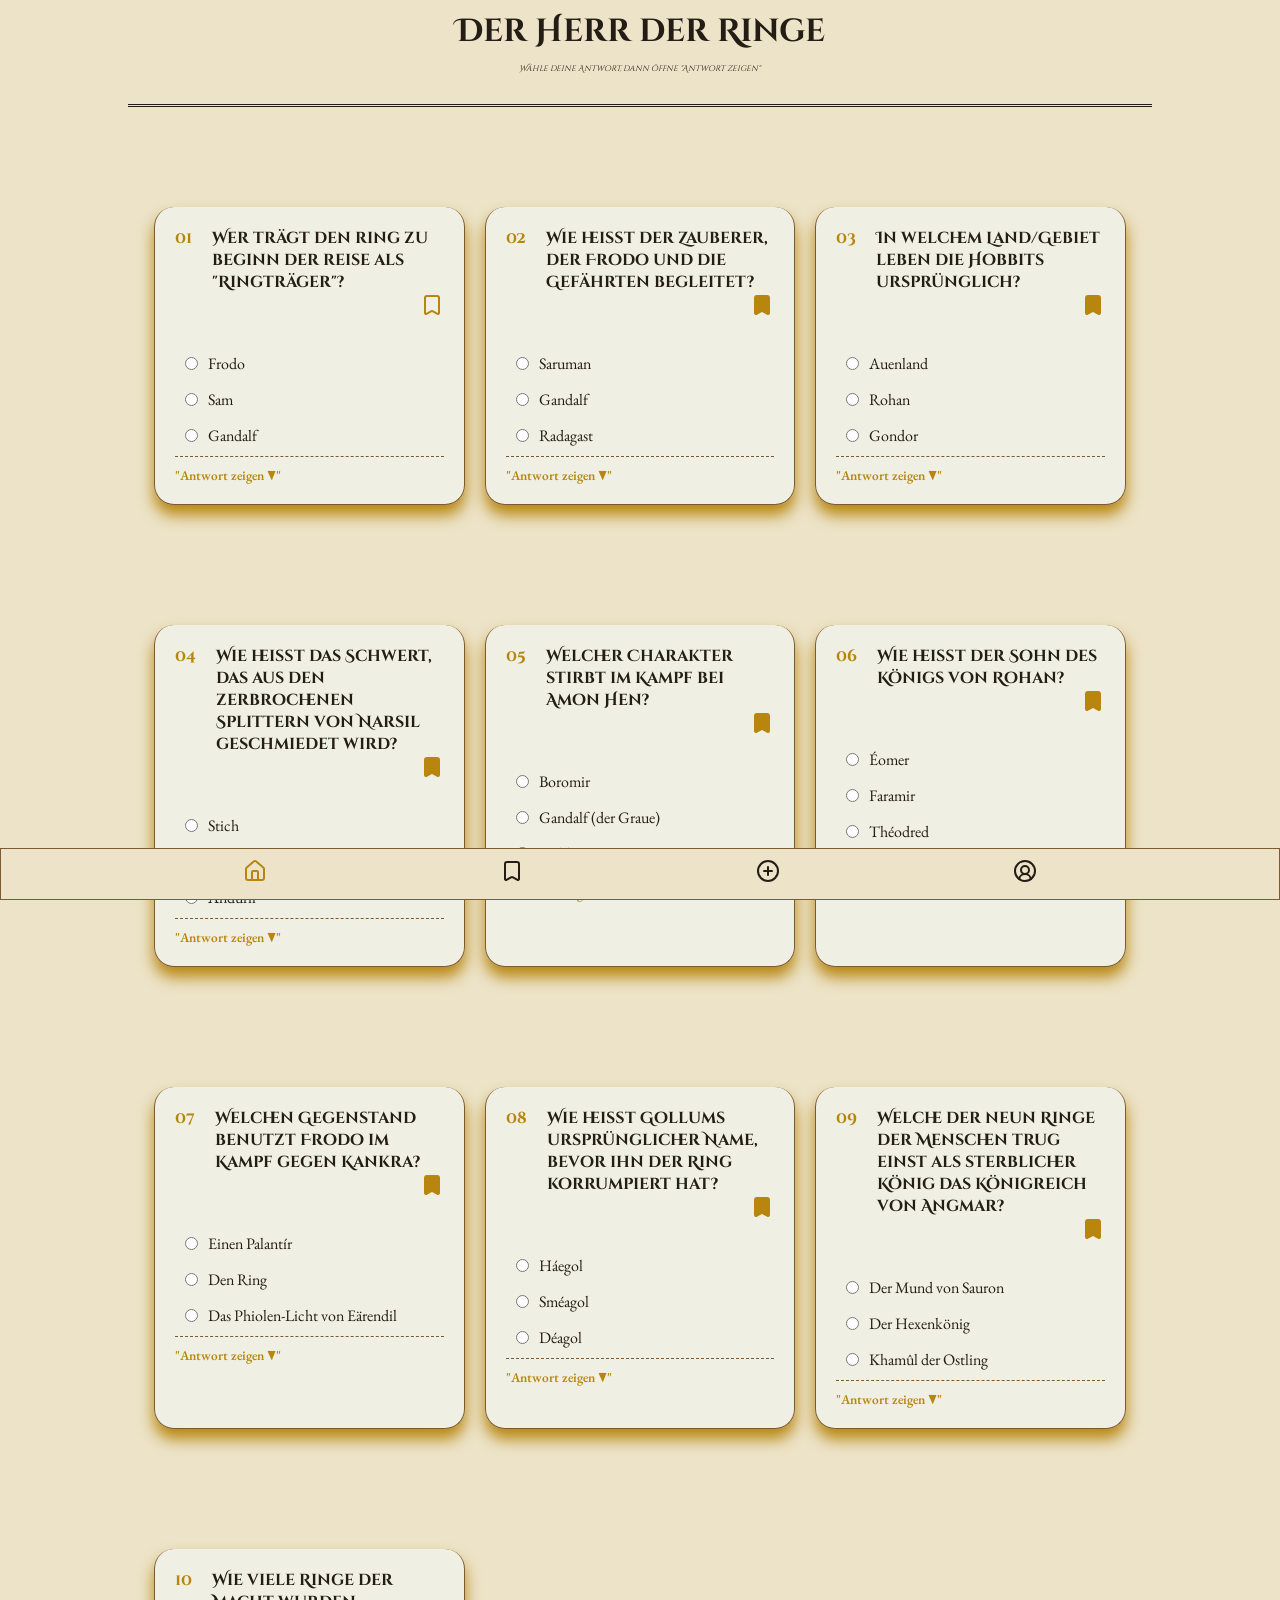
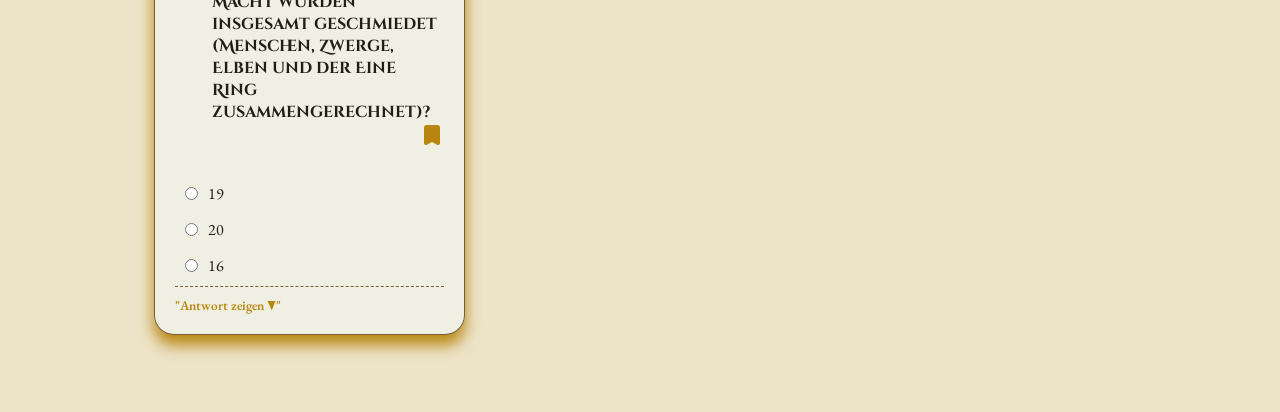
==== commit 8c92fcc4: "add show answer js and form subpage" ====
--- a/index.html
+++ b/index.html
@@ -5,6 +5,7 @@
     <meta name="viewport" content="width=device-width, initial-scale=1.0" />
     <title>Herr der Ringe | Quiz</title>
     <link rel="stylesheet" href="./global.css" />
+    <script src="./components/index.js" defer></script>
     <!-- Google Font -->
     <link
       href="https://fonts.googleapis.com/css2?family=Cinzel+Decorative:wght@700;900&display=swap"
@@ -27,14 +28,14 @@
       <article class="quiz-cards">
         <section class="single-card">
           <section class="card-headline">
-              <p class="question-no">01</p>
-              <p class="question">
-                Wer trägt den ring zu beginn der reise als "Ringträger"?
-              </p>
-          </section>
-          <a href="bookmark.html" class="book-button"
-            ><svg
-              class="bookmark-icon-1"
+            <p class="question-no">01</p>
+            <p class="question">
+              Wer trägt den ring zu beginn der reise als "Ringträger"?
+            </p>
+          </section>
+          <a href="#" class="book-button" data-js="bookmark-button"
+            ><svg
+              data-js="bookmark-img"
               xmlns="http://www.w3.org/2000/svg"
               width="24"
               height="24"
@@ -74,11 +75,11 @@
           <button
             aria-label="antwort zeigen"
             class="answer-button"
-            id="showAnswer1"
-          >
-            "Antwort zeigen ▼"
-          </button>
-          <p id="answer-1" class="hidden">
+            data-js="answer-button1"
+          >
+            "Antwort zeigen ▼"
+          </button>
+          <p class="hidden" data-js="hidden">
             Frodo Beutlin übernimmt den Ring von Bilbo und macht sich auf den
             Weg nach Mordor.
           </p>
@@ -88,12 +89,10 @@
 
         <section class="single-card">
           <section class="card-headline">
-            
-              <p class="question-no">02</p>
-              <p class="question">
-                Wie heißt der Zauberer, der Frodo und die Gefährten begleitet?
-              </p>
-            
+            <p class="question-no">02</p>
+            <p class="question">
+              Wie heißt der Zauberer, der Frodo und die Gefährten begleitet?
+            </p>
           </section>
           <a href="bookmark.html" class="book-button"
             ><svg
@@ -146,10 +145,10 @@
 
         <section class="single-card">
           <section class="card-headline">
-              <p class="question-no">03</p>
-              <p class="question">
-                In welchem Land/Gebiet leben die Hobbits ursprünglich?
-              </p> 
+            <p class="question-no">03</p>
+            <p class="question">
+              In welchem Land/Gebiet leben die Hobbits ursprünglich?
+            </p>
           </section>
           <a href="bookmark.html" class="book-button"
             ><svg
@@ -199,12 +198,12 @@
         <!-- New Card Starts here!!!!-->
 
         <section class="single-card">
-          <section class="card-headline"> 
-              <p class="question-no">04</p>
-              <p class="question">
-                Wie heißt das Schwert, das aus den zerbrochenen Splittern von
-                Narsil geschmiedet wird?
-              </p>
+          <section class="card-headline">
+            <p class="question-no">04</p>
+            <p class="question">
+              Wie heißt das Schwert, das aus den zerbrochenen Splittern von
+              Narsil geschmiedet wird?
+            </p>
           </section>
           <a href="bookmark.html" class="book-button"
             ><svg
@@ -256,10 +255,10 @@
 
         <section class="single-card">
           <section class="card-headline">
-              <p class="question-no">05</p>
-              <p class="question">
-                Welcher Charakter stirbt im Kampf bei Amon Hen?
-              </p>
+            <p class="question-no">05</p>
+            <p class="question">
+              Welcher Charakter stirbt im Kampf bei Amon Hen?
+            </p>
           </section>
           <a href="bookmark.html" class="book-button"
             ><svg
@@ -313,8 +312,8 @@
 
         <section class="single-card">
           <section class="card-headline">
-              <p class="question-no">06</p>
-              <p class="question">Wie heißt der Sohn des Königs von Rohan?</p>
+            <p class="question-no">06</p>
+            <p class="question">Wie heißt der Sohn des Königs von Rohan?</p>
           </section>
           <a href="bookmark.html" class="book-button"
             ><svg
@@ -368,10 +367,10 @@
 
         <section class="single-card">
           <section class="card-headline">
-              <p class="question-no">07</p>
-              <p class="question">
-                Welchen Gegenstand benutzt Frodo im Kampf gegen Kankra?
-              </p>
+            <p class="question-no">07</p>
+            <p class="question">
+              Welchen Gegenstand benutzt Frodo im Kampf gegen Kankra?
+            </p>
           </section>
           <a href="bookmark.html" class="book-button"
             ><svg
@@ -423,11 +422,11 @@
 
         <section class="single-card">
           <section class="card-headline">
-              <p class="question-no">08</p>
-              <p class="question">
-                Wie heißt Gollums ursprünglicher Name, bevor ihn der Ring
-                korrumpiert hat?
-              </p>
+            <p class="question-no">08</p>
+            <p class="question">
+              Wie heißt Gollums ursprünglicher Name, bevor ihn der Ring
+              korrumpiert hat?
+            </p>
           </section>
           <a href="bookmark.html" class="book-button"
             ><svg
@@ -480,11 +479,11 @@
 
         <section class="single-card">
           <section class="card-headline">
-              <p class="question-no">09</p>
-              <p class="question">
-                Welche der neun Ringe der Menschen trug einst als sterblicher
-                König das Königreich von Angmar?
-              </p>
+            <p class="question-no">09</p>
+            <p class="question">
+              Welche der neun Ringe der Menschen trug einst als sterblicher
+              König das Königreich von Angmar?
+            </p>
           </section>
           <a href="bookmark.html" class="book-button"
             ><svg
@@ -537,11 +536,11 @@
 
         <section class="single-card">
           <section class="card-headline">
-              <p class="question-no">10</p>
-              <p class="question">
-                Wie viele Ringe der Macht wurden insgesamt geschmiedet
-                (Menschen, Zwerge, Elben und der Eine Ring zusammengerechnet)?
-              </p>
+            <p class="question-no">10</p>
+            <p class="question">
+              Wie viele Ringe der Macht wurden insgesamt geschmiedet (Menschen,
+              Zwerge, Elben und der Eine Ring zusammengerechnet)?
+            </p>
           </section>
           <a href="bookmark.html" class="book-button"
             ><svg
@@ -627,7 +626,24 @@
             d="M17 3a2 2 0 0 1 2 2v15a1 1 0 0 1-1.496.868l-4.512-2.578a2 2 0 0 0-1.984 0l-4.512 2.578A1 1 0 0 1 5 20V5a2 2 0 0 1 2-2z"
           />
         </svg>
+      </a><a href="./addQuestion.html">
+      <svg class="nav-buttons"
+        xmlns="http://www.w3.org/2000/svg"
+        width="24"
+        height="24"
+        viewBox="0 0 24 24"
+        fill="none"
+        stroke="currentColor"
+        stroke-width="2"
+        stroke-linecap="round"
+        stroke-linejoin="round"
+      >
+        <circle cx="12" cy="12" r="10" />
+        <path d="M8 12h8" />
+        <path d="M12 8v8" />
+      </svg>
       </a>
+
       <a href="profile.html"
         ><svg
           class="nav-buttons"
@@ -647,6 +663,5 @@
         </svg>
       </a>
     </footer>
-    <script src="./index.js"></script>
   </body>
 </html>
--- a/global.css
+++ b/global.css
@@ -1,9 +1,10 @@
-/* @import "./components/title.css";
-@import "./components/questionCards.css";
+@import "./components/title.css";
+@import "./components/card.css";
+@import "./components/media-queries.css";
+@import "./components/profile.css";
 @import "./components/navbar.css";
-@import "./components/profile.css"; */
+@import "./components/form.css";
 
-@import "./global_1.css";
 
 *,
 *::before,
@@ -42,4 +43,4 @@
   flex: 1;
   width: 80%;
   margin: 0 auto;
-}
+}
